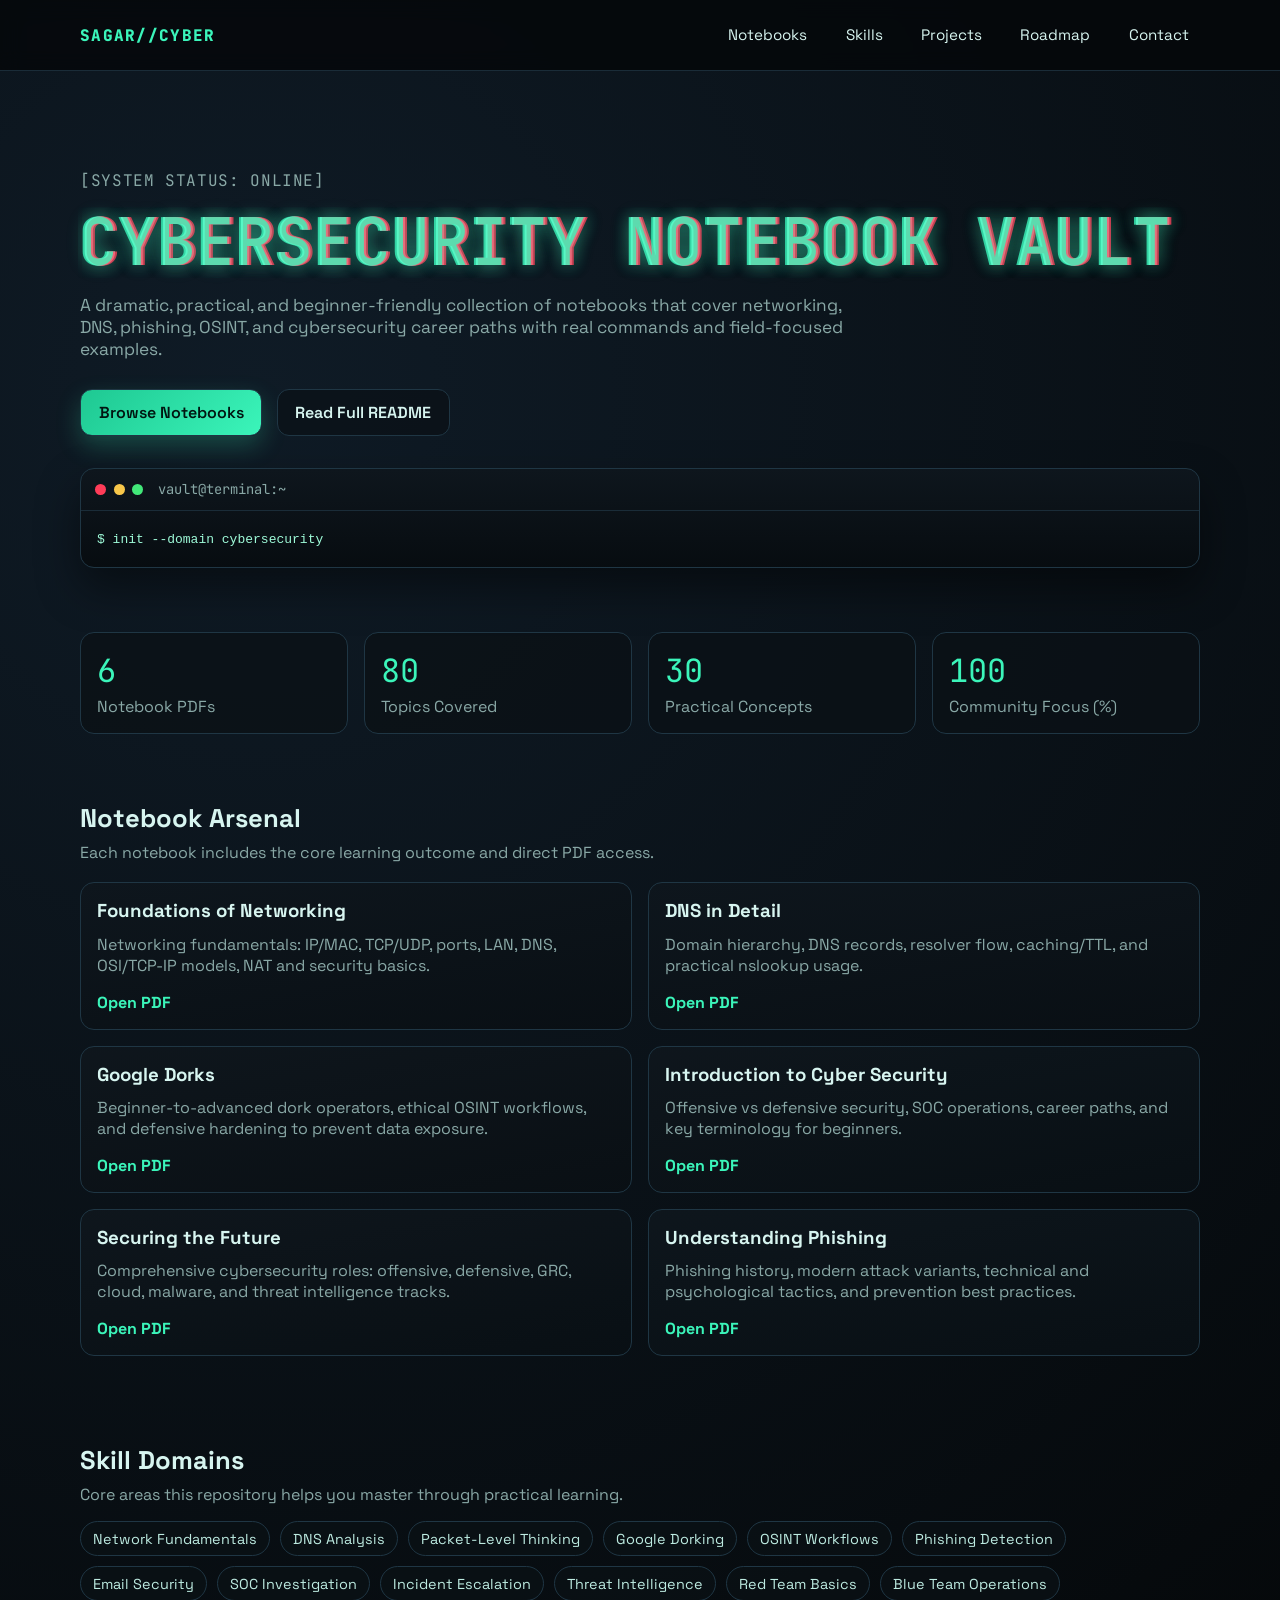
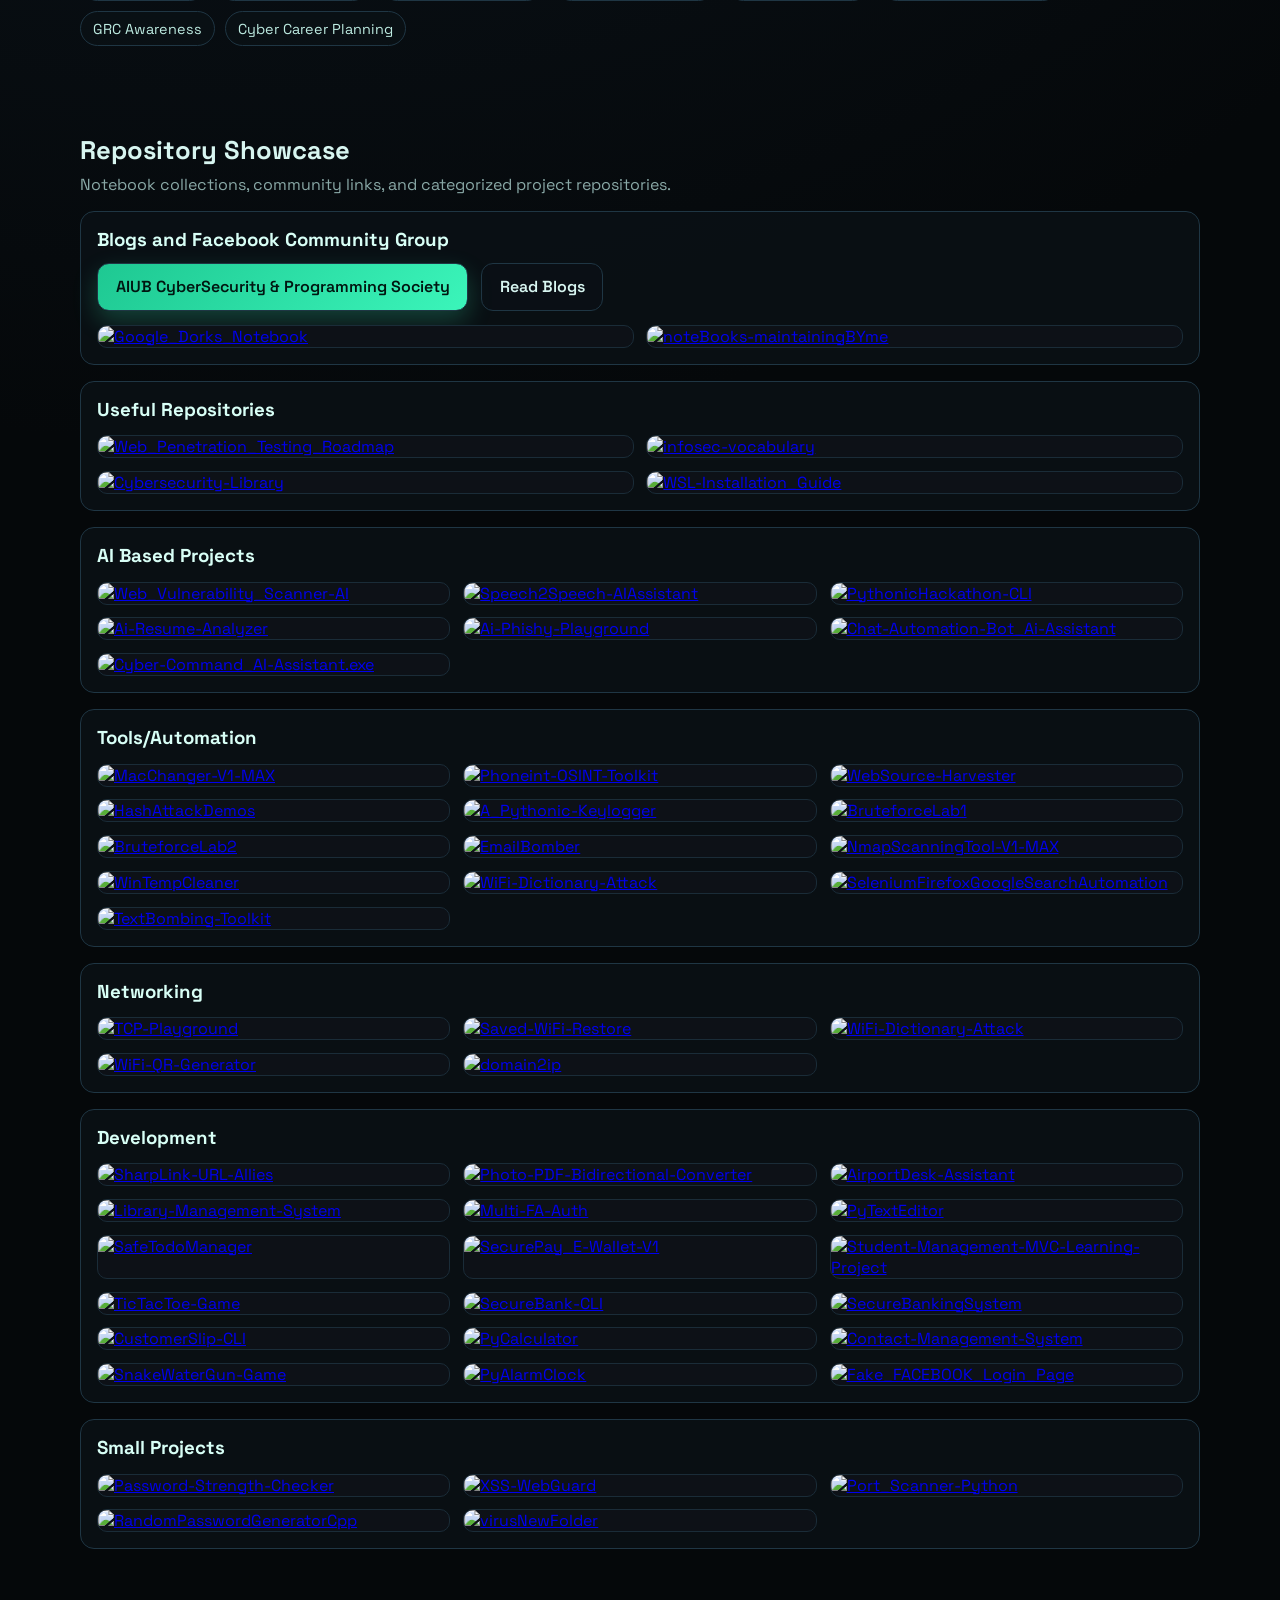
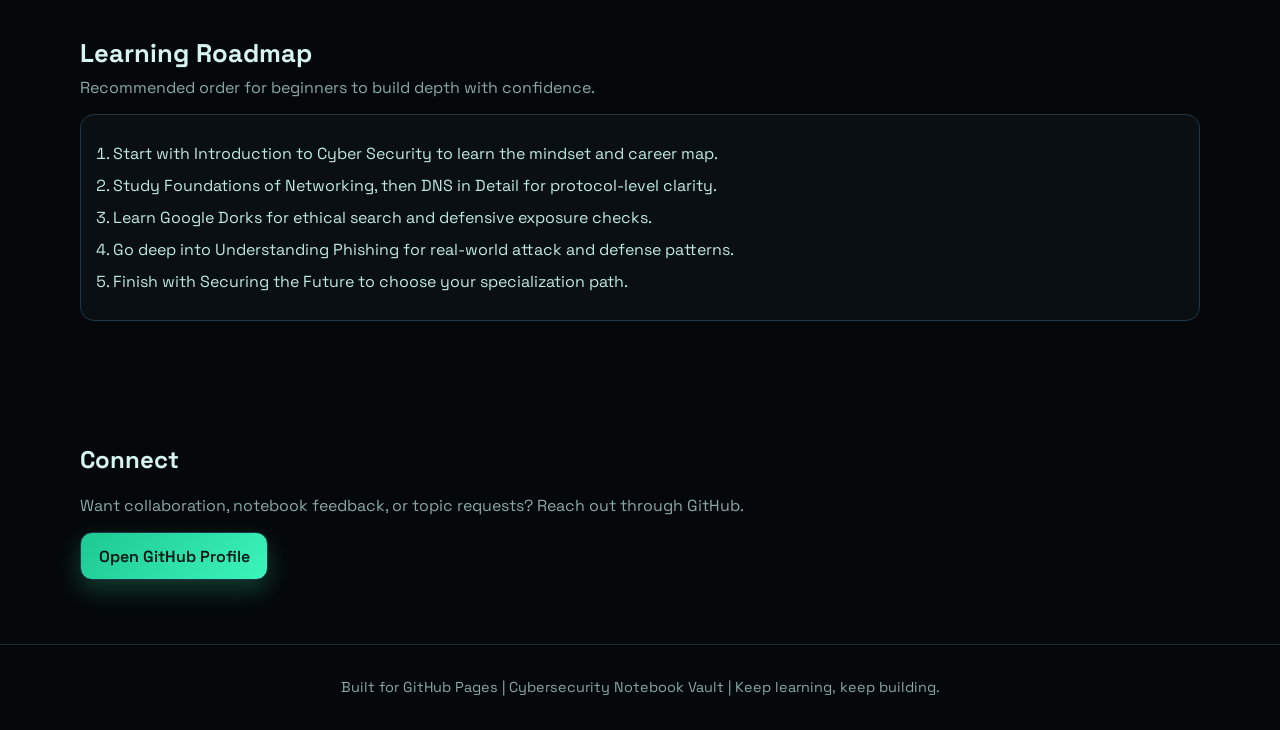
==== index.html @ 492ed252 "feat: Add main website structure with interactive terminal showcase and metrics - Implemented main.j" ====
<!DOCTYPE html>
<html lang="en">

<head>
    <meta charset="UTF-8">
    <meta name="viewport" content="width=device-width, initial-scale=1.0">
    <meta name="description"
        content="Cybersecurity notebooks and projects by Sagar Biswas: networking, DNS, phishing, Google dorks, blue-team and red-team learning paths.">
    <meta name="theme-color" content="#05080a">
    <title>Cybersecurity Notebook Vault | Sagar Biswas</title>
    <link rel="preconnect" href="https://fonts.googleapis.com">
    <link rel="preconnect" href="https://fonts.gstatic.com" crossorigin>
    <link
        href="https://fonts.googleapis.com/css2?family=JetBrains+Mono:wght@400;600;800&family=Space+Grotesk:wght@400;600;700&display=swap"
        rel="stylesheet">
    <link rel="stylesheet" href="assets/css/style.css">
</head>

<body>
    <div class="scanline"></div>
    <div class="noise"></div>

    <header class="site-header">
        <nav class="nav container">
            <a class="brand" href="#top">SAGAR//CYBER</a>
            <button id="menuBtn" class="menu-btn" aria-label="Toggle navigation">Menu</button>
            <ul id="navList" class="nav-list">
                <li><a href="#notebooks">Notebooks</a></li>
                <li><a href="#skills">Skills</a></li>
                <li><a href="#projects">Projects</a></li>
                <li><a href="#roadmap">Roadmap</a></li>
                <li><a href="#contact">Contact</a></li>
            </ul>
        </nav>
    </header>

    <main id="top">
        <section class="hero container">
            <p class="status">[SYSTEM STATUS: ONLINE]</p>
            <h1 class="glitch" data-text="CYBERSECURITY NOTEBOOK VAULT">CYBERSECURITY NOTEBOOK VAULT</h1>
            <p class="lead">A dramatic, practical, and beginner-friendly collection of notebooks that cover networking,
                DNS, phishing, OSINT, and cybersecurity career paths with real commands and field-focused examples.</p>
            <div class="hero-actions">
                <a class="btn btn-primary" href="#notebooks">Browse Notebooks</a>
                <a class="btn btn-ghost" href="README.md">Read Full README</a>
            </div>
            <div class="terminal" aria-label="terminal showcase">
                <div class="terminal-head">
                    <span class="dot red"></span>
                    <span class="dot amber"></span>
                    <span class="dot green"></span>
                    <span class="term-title">vault@terminal:~</span>
                </div>
                <pre><code id="typedLine">$ boot --profile cybersecurity</code></pre>
            </div>
        </section>

        <section class="metrics container">
            <article class="metric-card">
                <p class="metric-value" data-count="6">0</p>
                <p class="metric-label">Notebook PDFs</p>
            </article>
            <article class="metric-card">
                <p class="metric-value" data-count="80">0</p>
                <p class="metric-label">Topics Covered</p>
            </article>
            <article class="metric-card">
                <p class="metric-value" data-count="30">0</p>
                <p class="metric-label">Practical Concepts</p>
            </article>
            <article class="metric-card">
                <p class="metric-value" data-count="100">0</p>
                <p class="metric-label">Community Focus (%)</p>
            </article>
        </section>

        <section id="notebooks" class="container section">
            <div class="section-head">
                <h2>Notebook Arsenal</h2>
                <p>Each notebook includes the core learning outcome and direct PDF access.</p>
            </div>
            <div class="card-grid">
                <article class="vault-card">
                    <h3>Foundations of Networking</h3>
                    <p>Networking fundamentals: IP/MAC, TCP/UDP, ports, LAN, DNS, OSI/TCP-IP models, NAT and security
                        basics.</p>
                    <a href="Foundations of Networking.pdf">Open PDF</a>
                </article>
                <article class="vault-card">
                    <h3>DNS in Detail</h3>
                    <p>Domain hierarchy, DNS records, resolver flow, caching/TTL, and practical nslookup usage.</p>
                    <a href="DNS_in_Detail.pdf">Open PDF</a>
                </article>
                <article class="vault-card">
                    <h3>Google Dorks</h3>
                    <p>Beginner-to-advanced dork operators, ethical OSINT workflows, and defensive hardening to prevent
                        data exposure.</p>
                    <a href="Google Dorks.pdf">Open PDF</a>
                </article>
                <article class="vault-card">
                    <h3>Introduction to Cyber Security</h3>
                    <p>Offensive vs defensive security, SOC operations, career paths, and key terminology for beginners.
                    </p>
                    <a href="Short_Introduction_to_Cyber Security.pdf">Open PDF</a>
                </article>
                <article class="vault-card">
                    <h3>Securing the Future</h3>
                    <p>Comprehensive cybersecurity roles: offensive, defensive, GRC, cloud, malware, and threat
                        intelligence tracks.</p>
                    <a href="Cybersecurity-CareerPaths.pdf">Open PDF</a>
                </article>
                <article class="vault-card">
                    <h3>Understanding Phishing</h3>
                    <p>Phishing history, modern attack variants, technical and psychological tactics, and prevention
                        best practices.</p>
                    <a href="Understanding Phishing How Attacks Are Crafted and Caught.pdf">Open PDF</a>
                </article>
            </div>
        </section>

        <section id="skills" class="container section">
            <div class="section-head">
                <h2>Skill Domains</h2>
                <p>Core areas this repository helps you master through practical learning.</p>
            </div>
            <div class="pill-grid">
                <span>Network Fundamentals</span>
                <span>DNS Analysis</span>
                <span>Packet-Level Thinking</span>
                <span>Google Dorking</span>
                <span>OSINT Workflows</span>
                <span>Phishing Detection</span>
                <span>Email Security</span>
                <span>SOC Investigation</span>
                <span>Incident Escalation</span>
                <span>Threat Intelligence</span>
                <span>Red Team Basics</span>
                <span>Blue Team Operations</span>
                <span>GRC Awareness</span>
                <span>Cyber Career Planning</span>
            </div>
        </section>

        <section id="projects" class="container section">
            <div class="section-head">
                <h2>Repository Showcase</h2>
                <p>Notebook collections, community links, and categorized project repositories.</p>
            </div>
            <div class="repo-group">
                <h3>Blogs and Facebook Community Group</h3>
                <div class="project-actions">
                    <a class="btn btn-primary"
                        href="https://www.facebook.com/groups/aiubcybersecurityandprogrammingsociety">AIUB CyberSecurity
                        & Programming Society</a>
                    <a class="btn btn-ghost" href="https://sagarbiswas-multihat.github.io/blogs/">Read Blogs</a>
                </div>
                <div class="repo-grid repo-grid-wide">
                    <a href="https://github.com/SagarBiswas-MultiHAT/Google_Dorks_Notebook"><img
                            src="https://denvercoder1-github-readme-stats.vercel.app/api/pin/?username=SagarBiswas-MultiHAT&repo=Google_Dorks_Notebook&theme=github_dark&border_color=02D892&bg_color=0D1117&title_color=58A6FF&icon_color=1F6FEB&show_icons=false"
                            alt="Google_Dorks_Notebook"></a>
                    <a href="https://github.com/SagarBiswas-MultiHAT/noteBooks-maintainingBYme"><img
                            src="https://denvercoder1-github-readme-stats.vercel.app/api/pin/?username=SagarBiswas-MultiHAT&repo=noteBooks-maintainingBYme&theme=github_dark&border_color=02D892&bg_color=0D1117&title_color=58A6FF&icon_color=1F6FEB&show_icons=false"
                            alt="noteBooks-maintainingBYme"></a>
                </div>
            </div>
            <div class="repo-group">
                <h3>Useful Repositories</h3>
                <div class="repo-grid repo-grid-wide">
                    <a href="https://github.com/SagarBiswas-MultiHAT/Web_Penetration_Testing_Roadmap"><img
                            src="https://denvercoder1-github-readme-stats.vercel.app/api/pin/?username=SagarBiswas-MultiHAT&repo=Web_Penetration_Testing_Roadmap&theme=github_dark&border_color=02D892&bg_color=0D1117&title_color=58A6FF&icon_color=1F6FEB&show_icons=false"
                            alt="Web_Penetration_Testing_Roadmap"></a>
                    <a href="https://github.com/SagarBiswas-MultiHAT/infosec-vocabulary"><img
                            src="https://denvercoder1-github-readme-stats.vercel.app/api/pin/?username=SagarBiswas-MultiHAT&repo=infosec-vocabulary&theme=github_dark&border_color=02D892&bg_color=0D1117&title_color=58A6FF&icon_color=1F6FEB&show_icons=false"
                            alt="infosec-vocabulary"></a>
                    <a href="https://github.com/SagarBiswas-MultiHAT/Cybersecurity-Library"><img
                            src="https://denvercoder1-github-readme-stats.vercel.app/api/pin/?username=SagarBiswas-MultiHAT&repo=Cybersecurity-Library&theme=github_dark&border_color=02D892&bg_color=0D1117&title_color=58A6FF&icon_color=1F6FEB&show_icons=false"
                            alt="Cybersecurity-Library"></a>
                    <a href="https://github.com/SagarBiswas-MultiHAT/WSL-Installation_Guide/"><img
                            src="https://denvercoder1-github-readme-stats.vercel.app/api/pin/?username=SagarBiswas-MultiHAT&repo=WSL-Installation_Guide&theme=github_dark&border_color=02D892&bg_color=0D1117&title_color=58A6FF&icon_color=1F6FEB&show_icons=false"
                            alt="WSL-Installation_Guide"></a>
                </div>
            </div>

            <div class="repo-group">
                <h3>AI Based Projects</h3>
                <div class="repo-grid">
                    <a href="https://github.com/SagarBiswas-MultiHAT/Web_Vulnerability_Scanner-AI"><img
                            src="https://denvercoder1-github-readme-stats.vercel.app/api/pin/?username=SagarBiswas-MultiHAT&repo=Web_Vulnerability_Scanner-AI&theme=github_dark&border_color=02D892&bg_color=0D1117&title_color=58A6FF&icon_color=1F6FEB&show_icons=false"
                            alt="Web_Vulnerability_Scanner-AI"></a>
                    <a href="https://github.com/SagarBiswas-MultiHAT/Speech2Speech-AIAssistant"><img
                            src="https://denvercoder1-github-readme-stats.vercel.app/api/pin/?username=SagarBiswas-MultiHAT&repo=Speech2Speech-AIAssistant&theme=github_dark&border_color=02D892&bg_color=0D1117&title_color=58A6FF&icon_color=1F6FEB&show_icons=false"
                            alt="Speech2Speech-AIAssistant"></a>
                    <a href="https://github.com/SagarBiswas-MultiHAT/PythonicHackathon-CLI"><img
                            src="https://denvercoder1-github-readme-stats.vercel.app/api/pin/?username=SagarBiswas-MultiHAT&repo=PythonicHackathon-CLI&theme=github_dark&border_color=02D892&bg_color=0D1117&title_color=58A6FF&icon_color=1F6FEB&show_icons=false"
                            alt="PythonicHackathon-CLI"></a>
                    <a href="https://github.com/SagarBiswas-MultiHAT/Ai-Resume-Analyzer"><img
                            src="https://denvercoder1-github-readme-stats.vercel.app/api/pin/?username=SagarBiswas-MultiHAT&repo=Ai-Resume-Analyzer&theme=github_dark&border_color=02D892&bg_color=0D1117&title_color=58A6FF&icon_color=1F6FEB&show_icons=false"
                            alt="Ai-Resume-Analyzer"></a>
                    <a href="https://github.com/SagarBiswas-MultiHAT/Ai-Phishy-Playground"><img
                            src="https://denvercoder1-github-readme-stats.vercel.app/api/pin/?username=SagarBiswas-MultiHAT&repo=Ai-Phishy-Playground&theme=github_dark&border_color=02D892&bg_color=0D1117&title_color=58A6FF&icon_color=1F6FEB&show_icons=false"
                            alt="Ai-Phishy-Playground"></a>
                    <a href="https://github.com/SagarBiswas-MultiHAT/Chat-Automation-Bot_Ai-Assistant"><img
                            src="https://denvercoder1-github-readme-stats.vercel.app/api/pin/?username=SagarBiswas-MultiHAT&repo=Chat-Automation-Bot_Ai-Assistant&theme=github_dark&border_color=02D892&bg_color=0D1117&title_color=58A6FF&icon_color=1F6FEB&show_icons=false"
                            alt="Chat-Automation-Bot_Ai-Assistant"></a>
                    <a href="https://github.com/SagarBiswas-MultiHAT/Cyber-Command_AI-Assistant.exe"><img
                            src="https://denvercoder1-github-readme-stats.vercel.app/api/pin/?username=SagarBiswas-MultiHAT&repo=Cyber-Command_AI-Assistant.exe&theme=github_dark&border_color=02D892&bg_color=0D1117&title_color=58A6FF&icon_color=1F6FEB&show_icons=false"
                            alt="Cyber-Command_AI-Assistant.exe"></a>
                </div>
            </div>

            <div class="repo-group">
                <h3>Tools/Automation</h3>
                <div class="repo-grid">
                    <a href="https://github.com/SagarBiswas-MultiHAT/MacChanger-V1-MAX"><img
                            src="https://denvercoder1-github-readme-stats.vercel.app/api/pin/?username=SagarBiswas-MultiHAT&repo=MacChanger-V1-MAX&theme=github_dark&border_color=02D892&bg_color=0D1117&title_color=58A6FF&icon_color=1F6FEB&show_icons=false"
                            alt="MacChanger-V1-MAX"></a>
                    <a href="https://github.com/SagarBiswas-MultiHAT/Phoneint-OSINT-Toolkit"><img
                            src="https://denvercoder1-github-readme-stats.vercel.app/api/pin/?username=SagarBiswas-MultiHAT&repo=Phoneint-OSINT-Toolkit&theme=github_dark&border_color=02D892&bg_color=0D1117&title_color=58A6FF&icon_color=1F6FEB&show_icons=false"
                            alt="Phoneint-OSINT-Toolkit"></a>
                    <a href="https://github.com/SagarBiswas-MultiHAT/WebSource-Harvester"><img
                            src="https://denvercoder1-github-readme-stats.vercel.app/api/pin/?username=SagarBiswas-MultiHAT&repo=WebSource-Harvester&theme=github_dark&border_color=02D892&bg_color=0D1117&title_color=58A6FF&icon_color=1F6FEB&show_icons=false"
                            alt="WebSource-Harvester"></a>
                    <a href="https://github.com/SagarBiswas-MultiHAT/HashAttackDemos"><img
                            src="https://denvercoder1-github-readme-stats.vercel.app/api/pin/?username=SagarBiswas-MultiHAT&repo=HashAttackDemos&theme=github_dark&border_color=02D892&bg_color=0D1117&title_color=58A6FF&icon_color=1F6FEB&show_icons=false"
                            alt="HashAttackDemos"></a>
                    <a href="https://github.com/SagarBiswas-MultiHAT/A_Pythonic-Keylogger"><img
                            src="https://denvercoder1-github-readme-stats.vercel.app/api/pin/?username=SagarBiswas-MultiHAT&repo=A_Pythonic-Keylogger&theme=github_dark&border_color=02D892&bg_color=0D1117&title_color=58A6FF&icon_color=1F6FEB&show_icons=false"
                            alt="A_Pythonic-Keylogger"></a>
                    <a href="https://github.com/SagarBiswas-MultiHAT/BruteforceLab1"><img
                            src="https://denvercoder1-github-readme-stats.vercel.app/api/pin/?username=SagarBiswas-MultiHAT&repo=BruteforceLab1&theme=github_dark&border_color=02D892&bg_color=0D1117&title_color=58A6FF&icon_color=1F6FEB&show_icons=false"
                            alt="BruteforceLab1"></a>
                    <a href="https://github.com/SagarBiswas-MultiHAT/BruteforceLab2"><img
                            src="https://denvercoder1-github-readme-stats.vercel.app/api/pin/?username=SagarBiswas-MultiHAT&repo=BruteforceLab2&theme=github_dark&border_color=02D892&bg_color=0D1117&title_color=58A6FF&icon_color=1F6FEB&show_icons=false"
                            alt="BruteforceLab2"></a>
                    <a href="https://github.com/SagarBiswas-MultiHAT/EmailBomber"><img
                            src="https://denvercoder1-github-readme-stats.vercel.app/api/pin/?username=SagarBiswas-MultiHAT&repo=EmailBomber&theme=github_dark&border_color=02D892&bg_color=0D1117&title_color=58A6FF&icon_color=1F6FEB&show_icons=false"
                            alt="EmailBomber"></a>
                    <a href="https://github.com/SagarBiswas-MultiHAT/NmapScanningTool-V1-MAX"><img
                            src="https://denvercoder1-github-readme-stats.vercel.app/api/pin/?username=SagarBiswas-MultiHAT&repo=NmapScanningTool-V1-MAX&theme=github_dark&border_color=02D892&bg_color=0D1117&title_color=58A6FF&icon_color=1F6FEB&show_icons=false"
                            alt="NmapScanningTool-V1-MAX"></a>
                    <a href="https://github.com/SagarBiswas-MultiHAT/WinTempCleaner"><img
                            src="https://denvercoder1-github-readme-stats.vercel.app/api/pin/?username=SagarBiswas-MultiHAT&repo=WinTempCleaner&theme=github_dark&border_color=02D892&bg_color=0D1117&title_color=58A6FF&icon_color=1F6FEB&show_icons=false"
                            alt="WinTempCleaner"></a>
                    <a href="https://github.com/SagarBiswas-MultiHAT/WiFi-Dictionary-Attack"><img
                            src="https://denvercoder1-github-readme-stats.vercel.app/api/pin/?username=SagarBiswas-MultiHAT&repo=WiFi-Dictionary-Attack&theme=github_dark&border_color=02D892&bg_color=0D1117&title_color=58A6FF&icon_color=1F6FEB&show_icons=false"
                            alt="WiFi-Dictionary-Attack"></a>
                    <a href="https://github.com/SagarBiswas-MultiHAT/SeleniumFirefoxGoogleSearchAutomation"><img
                            src="https://denvercoder1-github-readme-stats.vercel.app/api/pin/?username=SagarBiswas-MultiHAT&repo=SeleniumFirefoxGoogleSearchAutomation&theme=github_dark&border_color=02D892&bg_color=0D1117&title_color=58A6FF&icon_color=1F6FEB&show_icons=false"
                            alt="SeleniumFirefoxGoogleSearchAutomation"></a>
                    <a href="https://github.com/SagarBiswas-MultiHAT/TextBombing-Toolkit"><img
                            src="https://denvercoder1-github-readme-stats.vercel.app/api/pin/?username=SagarBiswas-MultiHAT&repo=TextBombing-Toolkit&theme=github_dark&border_color=02D892&bg_color=0D1117&title_color=58A6FF&icon_color=1F6FEB&show_icons=false"
                            alt="TextBombing-Toolkit"></a>
                </div>
            </div>

            <div class="repo-group">
                <h3>Networking</h3>
                <div class="repo-grid">
                    <a href="https://github.com/SagarBiswas-MultiHAT/TCP-Playground"><img
                            src="https://denvercoder1-github-readme-stats.vercel.app/api/pin/?username=SagarBiswas-MultiHAT&repo=TCP-Playground&theme=github_dark&border_color=02D892&bg_color=0D1117&title_color=58A6FF&icon_color=1F6FEB&show_icons=false"
                            alt="TCP-Playground"></a>
                    <a href="https://github.com/SagarBiswas-MultiHAT/Saved-WiFi-Restore"><img
                            src="https://denvercoder1-github-readme-stats.vercel.app/api/pin/?username=SagarBiswas-MultiHAT&repo=Saved-WiFi-Restore&theme=github_dark&border_color=02D892&bg_color=0D1117&title_color=58A6FF&icon_color=1F6FEB&show_icons=false"
                            alt="Saved-WiFi-Restore"></a>
                    <a href="https://github.com/SagarBiswas-MultiHAT/WiFi-Dictionary-Attack"><img
                            src="https://denvercoder1-github-readme-stats.vercel.app/api/pin/?username=SagarBiswas-MultiHAT&repo=WiFi-Dictionary-Attack&theme=github_dark&border_color=02D892&bg_color=0D1117&title_color=58A6FF&icon_color=1F6FEB&show_icons=false"
                            alt="WiFi-Dictionary-Attack"></a>
                    <a href="https://github.com/SagarBiswas-MultiHAT/WiFi-QR-Generator"><img
                            src="https://denvercoder1-github-readme-stats.vercel.app/api/pin/?username=SagarBiswas-MultiHAT&repo=WiFi-QR-Generator&theme=github_dark&border_color=02D892&bg_color=0D1117&title_color=58A6FF&icon_color=1F6FEB&show_icons=false"
                            alt="WiFi-QR-Generator"></a>
                    <a href="https://github.com/SagarBiswas-MultiHAT/domain2ip"><img
                            src="https://denvercoder1-github-readme-stats.vercel.app/api/pin/?username=SagarBiswas-MultiHAT&repo=domain2ip&theme=github_dark&border_color=02D892&bg_color=0D1117&title_color=58A6FF&icon_color=1F6FEB&show_icons=false"
                            alt="domain2ip"></a>
                </div>
            </div>

            <div class="repo-group">
                <h3>Development</h3>
                <div class="repo-grid">
                    <a href="https://github.com/SagarBiswas-MultiHAT/SharpLink-URL-Allies/"><img
                            src="https://denvercoder1-github-readme-stats.vercel.app/api/pin/?username=SagarBiswas-MultiHAT&repo=SharpLink-URL-Allies&theme=github_dark&border_color=02D892&bg_color=0D1117&title_color=58A6FF&icon_color=1F6FEB&show_icons=false"
                            alt="SharpLink-URL-Allies"></a>
                    <a href="https://github.com/SagarBiswas-MultiHAT/Photo-PDF-Bidirectional-Converter/"><img
                            src="https://denvercoder1-github-readme-stats.vercel.app/api/pin/?username=SagarBiswas-MultiHAT&repo=Photo-PDF-Bidirectional-Converter&theme=github_dark&border_color=02D892&bg_color=0D1117&title_color=58A6FF&icon_color=1F6FEB&show_icons=false"
                            alt="Photo-PDF-Bidirectional-Converter"></a>
                    <a href="https://github.com/SagarBiswas-MultiHAT/AirportDesk-Assistant/"><img
                            src="https://denvercoder1-github-readme-stats.vercel.app/api/pin/?username=SagarBiswas-MultiHAT&repo=AirportDesk-Assistant&theme=github_dark&border_color=02D892&bg_color=0D1117&title_color=58A6FF&icon_color=1F6FEB&show_icons=false"
                            alt="AirportDesk-Assistant"></a>
                    <a href="https://github.com/SagarBiswas-MultiHAT/Library-Management-System"><img
                            src="https://denvercoder1-github-readme-stats.vercel.app/api/pin/?username=SagarBiswas-MultiHAT&repo=Library-Management-System&theme=github_dark&border_color=02D892&bg_color=0D1117&title_color=58A6FF&icon_color=1F6FEB&show_icons=false"
                            alt="Library-Management-System"></a>
                    <a href="https://github.com/SagarBiswas-MultiHAT/Multi-FA-Auth/"><img
                            src="https://denvercoder1-github-readme-stats.vercel.app/api/pin/?username=SagarBiswas-MultiHAT&repo=Multi-FA-Auth&theme=github_dark&border_color=02D892&bg_color=0D1117&title_color=58A6FF&icon_color=1F6FEB&show_icons=false"
                            alt="Multi-FA-Auth"></a>
                    <a href="https://github.com/SagarBiswas-MultiHAT/PyTextEditor/"><img
                            src="https://denvercoder1-github-readme-stats.vercel.app/api/pin/?username=SagarBiswas-MultiHAT&repo=PyTextEditor&theme=github_dark&border_color=02D892&bg_color=0D1117&title_color=58A6FF&icon_color=1F6FEB&show_icons=false"
                            alt="PyTextEditor"></a>
                    <a href="https://github.com/SagarBiswas-MultiHAT/SafeTodoManager"><img
                            src="https://denvercoder1-github-readme-stats.vercel.app/api/pin/?username=SagarBiswas-MultiHAT&repo=SafeTodoManager&theme=github_dark&border_color=02D892&bg_color=0D1117&title_color=58A6FF&icon_color=1F6FEB&show_icons=false"
                            alt="SafeTodoManager"></a>
                    <a href="https://github.com/SagarBiswas-MultiHAT/SecurePay_E-Wallet-V1"><img
                            src="https://denvercoder1-github-readme-stats.vercel.app/api/pin/?username=SagarBiswas-MultiHAT&repo=SecurePay_E-Wallet-V1&theme=github_dark&border_color=02D892&bg_color=0D1117&title_color=58A6FF&icon_color=1F6FEB&show_icons=false"
                            alt="SecurePay_E-Wallet-V1"></a>
                    <a href="https://github.com/SagarBiswas-MultiHAT/Student-Management-MVC-Learning-Project"><img
                            src="https://denvercoder1-github-readme-stats.vercel.app/api/pin/?username=SagarBiswas-MultiHAT&repo=Student-Management-MVC-Learning-Project&theme=github_dark&border_color=02D892&bg_color=0D1117&title_color=58A6FF&icon_color=1F6FEB&show_icons=false"
                            alt="Student-Management-MVC-Learning-Project"></a>
                    <a href="https://github.com/SagarBiswas-MultiHAT/TicTacToe-Game"><img
                            src="https://denvercoder1-github-readme-stats.vercel.app/api/pin/?username=SagarBiswas-MultiHAT&repo=TicTacToe-Game&theme=github_dark&border_color=02D892&bg_color=0D1117&title_color=58A6FF&icon_color=1F6FEB&show_icons=false"
                            alt="TicTacToe-Game"></a>
                    <a href="https://github.com/SagarBiswas-MultiHAT/SecureBank-CLI"><img
                            src="https://denvercoder1-github-readme-stats.vercel.app/api/pin/?username=SagarBiswas-MultiHAT&repo=SecureBank-CLI&theme=github_dark&border_color=02D892&bg_color=0D1117&title_color=58A6FF&icon_color=1F6FEB&show_icons=false"
                            alt="SecureBank-CLI"></a>
                    <a href="https://github.com/SagarBiswas-MultiHAT/SecureBankingSystem"><img
                            src="https://denvercoder1-github-readme-stats.vercel.app/api/pin/?username=SagarBiswas-MultiHAT&repo=SecureBankingSystem&theme=github_dark&border_color=02D892&bg_color=0D1117&title_color=58A6FF&icon_color=1F6FEB&show_icons=false"
                            alt="SecureBankingSystem"></a>
                    <a href="https://github.com/SagarBiswas-MultiHAT/CustomerSlip-CLI"><img
                            src="https://denvercoder1-github-readme-stats.vercel.app/api/pin/?username=SagarBiswas-MultiHAT&repo=CustomerSlip-CLI&theme=github_dark&border_color=02D892&bg_color=0D1117&title_color=58A6FF&icon_color=1F6FEB&show_icons=false"
                            alt="CustomerSlip-CLI"></a>
                    <a href="https://github.com/SagarBiswas-MultiHAT/PyCalculator"><img
                            src="https://denvercoder1-github-readme-stats.vercel.app/api/pin/?username=SagarBiswas-MultiHAT&repo=PyCalculator&theme=github_dark&border_color=02D892&bg_color=0D1117&title_color=58A6FF&icon_color=1F6FEB&show_icons=false"
                            alt="PyCalculator"></a>
                    <a href="https://github.com/SagarBiswas-MultiHAT/Contact-Management-System"><img
                            src="https://denvercoder1-github-readme-stats.vercel.app/api/pin/?username=SagarBiswas-MultiHAT&repo=Contact-Management-System&theme=github_dark&border_color=02D892&bg_color=0D1117&title_color=58A6FF&icon_color=1F6FEB&show_icons=false"
                            alt="Contact-Management-System"></a>
                    <a href="https://github.com/SagarBiswas-MultiHAT/SnakeWaterGun-Game"><img
                            src="https://denvercoder1-github-readme-stats.vercel.app/api/pin/?username=SagarBiswas-MultiHAT&repo=SnakeWaterGun-Game&theme=github_dark&border_color=02D892&bg_color=0D1117&title_color=58A6FF&icon_color=1F6FEB&show_icons=false"
                            alt="SnakeWaterGun-Game"></a>
                    <a href="https://github.com/SagarBiswas-MultiHAT/PyAlarmClock"><img
                            src="https://denvercoder1-github-readme-stats.vercel.app/api/pin/?username=SagarBiswas-MultiHAT&repo=PyAlarmClock&theme=github_dark&border_color=02D892&bg_color=0D1117&title_color=58A6FF&icon_color=1F6FEB&show_icons=false"
                            alt="PyAlarmClock"></a>
                    <a href="https://github.com/SagarBiswas-MultiHAT/Fake_FACEBOOK_Login_Page"><img
                            src="https://denvercoder1-github-readme-stats.vercel.app/api/pin/?username=SagarBiswas-MultiHAT&repo=Fake_FACEBOOK_Login_Page&theme=github_dark&border_color=02D892&bg_color=0D1117&title_color=58A6FF&icon_color=1F6FEB&show_icons=false"
                            alt="Fake_FACEBOOK_Login_Page"></a>
                </div>
            </div>

            <div class="repo-group">
                <h3>Small Projects</h3>
                <div class="repo-grid">
                    <a href="https://github.com/SagarBiswas-MultiHAT/Password-Strength-Checker"><img
                            src="https://denvercoder1-github-readme-stats.vercel.app/api/pin/?username=SagarBiswas-MultiHAT&repo=Password-Strength-Checker&theme=github_dark&border_color=02D892&bg_color=0D1117&title_color=58A6FF&icon_color=1F6FEB&show_icons=false"
                            alt="Password-Strength-Checker"></a>
                    <a href="https://github.com/SagarBiswas-MultiHAT/XSS-WebGuard"><img
                            src="https://denvercoder1-github-readme-stats.vercel.app/api/pin/?username=SagarBiswas-MultiHAT&repo=XSS-WebGuard&theme=github_dark&border_color=02D892&bg_color=0D1117&title_color=58A6FF&icon_color=1F6FEB&show_icons=false"
                            alt="XSS-WebGuard"></a>
                    <a href="https://github.com/SagarBiswas-MultiHAT/Port_Scanner-Python"><img
                            src="https://denvercoder1-github-readme-stats.vercel.app/api/pin/?username=SagarBiswas-MultiHAT&repo=Port_Scanner-Python&theme=github_dark&border_color=02D892&bg_color=0D1117&title_color=58A6FF&icon_color=1F6FEB&show_icons=false"
                            alt="Port_Scanner-Python"></a>
                    <a href="https://github.com/SagarBiswas-MultiHAT/RandomPasswordGeneratorCpp"><img
                            src="https://denvercoder1-github-readme-stats.vercel.app/api/pin/?username=SagarBiswas-MultiHAT&repo=RandomPasswordGeneratorCpp&theme=github_dark&border_color=02D892&bg_color=0D1117&title_color=58A6FF&icon_color=1F6FEB&show_icons=false"
                            alt="RandomPasswordGeneratorCpp"></a>
                    <a href="https://github.com/SagarBiswas-MultiHAT/virusNewFolder"><img
                            src="https://denvercoder1-github-readme-stats.vercel.app/api/pin/?username=SagarBiswas-MultiHAT&repo=virusNewFolder&theme=github_dark&border_color=02D892&bg_color=0D1117&title_color=58A6FF&icon_color=1F6FEB&show_icons=false"
                            alt="virusNewFolder"></a>
                </div>
            </div>
        </section>

        <section id="roadmap" class="container section">
            <div class="section-head">
                <h2>Learning Roadmap</h2>
                <p>Recommended order for beginners to build depth with confidence.</p>
            </div>
            <ol class="roadmap">
                <li>Start with Introduction to Cyber Security to learn the mindset and career map.</li>
                <li>Study Foundations of Networking, then DNS in Detail for protocol-level clarity.</li>
                <li>Learn Google Dorks for ethical search and defensive exposure checks.</li>
                <li>Go deep into Understanding Phishing for real-world attack and defense patterns.</li>
                <li>Finish with Securing the Future to choose your specialization path.</li>
            </ol>
        </section>

        <section id="contact" class="container section section-contact">
            <h2>Connect</h2>
            <p>Want collaboration, notebook feedback, or topic requests? Reach out through GitHub.</p>
            <a class="btn btn-primary" href="https://github.com/SagarBiswas-MultiHAT">Open GitHub Profile</a>
        </section>
    </main>

    <footer class="site-footer">
        <p>Built for GitHub Pages | Cybersecurity Notebook Vault | Keep learning, keep building.</p>
    </footer>

    <script src="assets/js/main.js"></script>
</body>

</html>
---- assets/css/style.css ----
:root {
    --bg: #05080a;
    --bg-soft: #0a1116;
    --panel: #0e161d;
    --line: #1f3644;
    --line-soft: #1a2c38;
    --text: #d7f5f0;
    --muted: #89a8a6;
    --accent: #3bf5ba;
    --accent-soft: #1ec892;
    --danger: #ff3c58;
    --warning: #f8c74a;
    --ok: #42e879;
    --shadow: rgba(0, 0, 0, 0.45);
}

* {
    box-sizing: border-box;
}

html,
body {
    margin: 0;
    padding: 0;
    background: radial-gradient(circle at 20% 10%, #0f1b26 0%, var(--bg) 45%), var(--bg);
    color: var(--text);
    font-family: "Space Grotesk", sans-serif;
    min-height: 100%;
    scroll-behavior: smooth;
}

body {
    position: relative;
    overflow-x: hidden;
}

body::before {
    content: "";
    position: fixed;
    inset: 0;
    background-image:
        linear-gradient(rgba(59, 245, 186, 0.07) 1px, transparent 1px),
        linear-gradient(90deg, rgba(59, 245, 186, 0.07) 1px, transparent 1px);
    background-size: 42px 42px;
    pointer-events: none;
    z-index: -3;
}

.scanline {
    position: fixed;
    inset: 0;
    background: linear-gradient(to bottom, transparent 0%, rgba(59, 245, 186, 0.05) 50%, transparent 100%);
    background-size: 100% 3px;
    animation: scan 10s linear infinite;
    opacity: 0.22;
    pointer-events: none;
    z-index: -1;
}

.noise {
    position: fixed;
    inset: 0;
    background-image: radial-gradient(rgba(255, 255, 255, 0.08) 1px, transparent 1px);
    background-size: 3px 3px;
    mix-blend-mode: soft-light;
    opacity: 0.04;
    pointer-events: none;
    z-index: -2;
}

.container {
    width: min(1120px, 92vw);
    margin: 0 auto;
}

.site-header {
    position: sticky;
    top: 0;
    z-index: 100;
    backdrop-filter: blur(10px);
    background: rgba(5, 8, 10, 0.84);
    border-bottom: 1px solid var(--line-soft);
}

.nav {
    display: flex;
    align-items: center;
    justify-content: space-between;
    min-height: 70px;
}

.brand {
    color: var(--accent);
    text-decoration: none;
    font-weight: 800;
    letter-spacing: 0.08em;
    font-family: "JetBrains Mono", monospace;
}

.menu-btn {
    display: none;
    border: 1px solid var(--line);
    background: transparent;
    color: var(--text);
    border-radius: 10px;
    padding: 0.5rem 0.9rem;
}

.nav-list {
    list-style: none;
    display: flex;
    gap: 1rem;
    margin: 0;
    padding: 0;
}

.nav-list a {
    color: var(--text);
    text-decoration: none;
    font-size: 0.95rem;
    padding: 0.4rem 0.7rem;
    border-radius: 9px;
    transition: 180ms ease;
}

.nav-list a:hover {
    background: var(--panel);
    color: var(--accent);
}

.hero {
    padding: 6.2rem 0 3rem;
}

.status {
    font-family: "JetBrains Mono", monospace;
    color: var(--muted);
    margin: 0 0 1rem;
    letter-spacing: 0.04em;
}

.glitch {
    font-size: clamp(2rem, 5.5vw, 4.1rem);
    line-height: 1.08;
    margin: 0;
    font-family: "JetBrains Mono", monospace;
    position: relative;
    color: #e6fffa;
    text-shadow: 0 0 18px rgba(59, 245, 186, 0.25);
}

.glitch::before,
.glitch::after {
    content: attr(data-text);
    position: absolute;
    left: 0;
    width: 100%;
    overflow: hidden;
    clip-path: inset(0 0 0 0);
}

.glitch::before {
    color: rgba(255, 60, 88, 0.8);
    transform: translate(2px, 0);
    animation: glitchA 2.8s infinite ease-in-out;
}

.glitch::after {
    color: rgba(59, 245, 186, 0.8);
    transform: translate(-2px, 0);
    animation: glitchB 3.2s infinite ease-in-out;
}

.lead {
    max-width: 72ch;
    color: var(--muted);
    font-size: 1.08rem;
    margin-top: 1rem;
}

.hero-actions {
    display: flex;
    gap: 0.9rem;
    margin-top: 1.8rem;
    flex-wrap: wrap;
}

.btn {
    border: 1px solid var(--line);
    text-decoration: none;
    display: inline-flex;
    align-items: center;
    justify-content: center;
    padding: 0.76rem 1.1rem;
    border-radius: 12px;
    color: var(--text);
    font-weight: 600;
    transition: transform 160ms ease, box-shadow 160ms ease, background-color 160ms ease;
}

.btn:hover {
    transform: translateY(-2px);
}

.btn-primary {
    background: linear-gradient(135deg, var(--accent-soft), var(--accent));
    color: #011611;
    box-shadow: 0 10px 24px rgba(59, 245, 186, 0.22);
}

.btn-ghost {
    background: rgba(10, 17, 22, 0.7);
}

.terminal {
    margin-top: 2rem;
    border: 1px solid var(--line);
    background: linear-gradient(180deg, rgba(14, 22, 29, 0.98), rgba(7, 12, 16, 0.98));
    border-radius: 14px;
    overflow: hidden;
    box-shadow: 0 20px 44px var(--shadow);
}

.terminal-head {
    border-bottom: 1px solid var(--line-soft);
    padding: 0.7rem 0.9rem;
    display: flex;
    align-items: center;
    gap: 0.45rem;
    font-family: "JetBrains Mono", monospace;
}

.dot {
    width: 11px;
    height: 11px;
    border-radius: 50%;
    display: inline-block;
}

.red {
    background: var(--danger);
}

.amber {
    background: var(--warning);
}

.green {
    background: var(--ok);
}

.term-title {
    margin-left: 0.5rem;
    color: var(--muted);
    font-size: 0.86rem;
}

.terminal pre {
    margin: 0;
    padding: 1rem;
    font-family: "JetBrains Mono", monospace;
    color: #9efad8;
    min-height: 56px;
}

.metrics {
    display: grid;
    grid-template-columns: repeat(4, 1fr);
    gap: 1rem;
    margin-top: 1rem;
}

.metric-card {
    border: 1px solid var(--line);
    background: rgba(10, 17, 22, 0.8);
    border-radius: 14px;
    padding: 1rem;
}

.metric-value {
    font-size: 2rem;
    margin: 0;
    font-family: "JetBrains Mono", monospace;
    color: var(--accent);
}

.metric-label {
    margin: 0.25rem 0 0;
    color: var(--muted);
}

.section {
    padding: 4.3rem 0 1.2rem;
}

.section-head h2 {
    margin: 0;
    font-size: clamp(1.5rem, 2vw, 2rem);
}

.section-head p {
    margin-top: 0.5rem;
    color: var(--muted);
}

.card-grid {
    margin-top: 1.2rem;
    display: grid;
    grid-template-columns: repeat(2, 1fr);
    gap: 1rem;
}

.vault-card {
    border: 1px solid var(--line);
    background: linear-gradient(170deg, rgba(14, 22, 29, 0.95), rgba(9, 15, 20, 0.95));
    border-radius: 14px;
    padding: 1rem;
    transition: 200ms ease;
}

.vault-card:hover {
    transform: translateY(-3px);
    border-color: var(--accent-soft);
}

.vault-card h3 {
    margin: 0;
}

.vault-card p {
    color: var(--muted);
    margin: 0.7rem 0 1rem;
}

.vault-card a {
    text-decoration: none;
    color: var(--accent);
    font-weight: 700;
}

.pill-grid {
    margin-top: 1rem;
    display: flex;
    flex-wrap: wrap;
    gap: 0.6rem;
}

.pill-grid span {
    border: 1px solid var(--line);
    background: rgba(10, 17, 22, 0.72);
    padding: 0.48rem 0.76rem;
    border-radius: 999px;
    font-size: 0.9rem;
    color: #bdebe1;
}

.project-panel {
    border: 1px solid var(--line);
    background: rgba(10, 17, 22, 0.8);
    border-radius: 14px;
    padding: 1rem;
}

.project-panel p {
    color: var(--muted);
}

.repo-group {
    border: 1px solid var(--line);
    background: rgba(10, 17, 22, 0.8);
    border-radius: 14px;
    padding: 1rem;
    margin-top: 1rem;
}

.repo-group h3 {
    margin: 0 0 0.75rem;
    color: #d8fff6;
}

.repo-grid {
    display: grid;
    grid-template-columns: repeat(3, minmax(0, 1fr));
    gap: 0.8rem;
    margin-top: 0.9rem;
}

.repo-grid-wide {
    grid-template-columns: repeat(2, minmax(0, 1fr));
}

.repo-grid a {
    border: 1px solid var(--line-soft);
    border-radius: 10px;
    overflow: hidden;
    display: block;
    background: #0d1117;
    transition: transform 160ms ease, border-color 160ms ease;
}

.repo-grid a:hover {
    transform: translateY(-2px);
    border-color: var(--accent-soft);
}

.repo-grid img {
    width: 100%;
    display: block;
}

.project-actions {
    display: flex;
    flex-wrap: wrap;
    gap: 0.8rem;
}

.roadmap {
    margin-top: 0.9rem;
    border: 1px solid var(--line);
    border-radius: 14px;
    background: rgba(10, 17, 22, 0.8);
    padding: 1rem 1.2rem 1rem 2rem;
}

.roadmap li {
    margin: 0.7rem 0;
    color: #bee8e0;
}

.section-contact {
    padding-bottom: 4rem;
}

.section-contact p {
    color: var(--muted);
}

.site-footer {
    border-top: 1px solid var(--line-soft);
    text-align: center;
    color: var(--muted);
    padding: 1.2rem;
    font-size: 0.9rem;
}

@keyframes glitchA {

    0%,
    100% {
        clip-path: inset(0 0 0 0);
    }

    20% {
        clip-path: inset(10% 0 65% 0);
    }

    40% {
        clip-path: inset(40% 0 30% 0);
    }

    60% {
        clip-path: inset(22% 0 46% 0);
    }

    80% {
        clip-path: inset(62% 0 12% 0);
    }
}

@keyframes glitchB {

    0%,
    100% {
        clip-path: inset(0 0 0 0);
    }

    25% {
        clip-path: inset(61% 0 11% 0);
    }

    45% {
        clip-path: inset(20% 0 60% 0);
    }

    65% {
        clip-path: inset(47% 0 22% 0);
    }

    85% {
        clip-path: inset(11% 0 70% 0);
    }
}

@keyframes scan {
    0% {
        transform: translateY(-100%);
    }

    100% {
        transform: translateY(100%);
    }
}

@media (max-width: 960px) {
    .metrics {
        grid-template-columns: repeat(2, 1fr);
    }

    .card-grid {
        grid-template-columns: 1fr;
    }

    .repo-grid {
        grid-template-columns: repeat(2, minmax(0, 1fr));
    }

    .repo-grid-wide {
        grid-template-columns: 1fr;
    }
}

@media (max-width: 760px) {
    .menu-btn {
        display: inline-flex;
    }

    .nav-list {
        position: absolute;
        top: 70px;
        left: 0;
        right: 0;
        display: none;
        flex-direction: column;
        background: rgba(5, 8, 10, 0.98);
        border-bottom: 1px solid var(--line-soft);
        padding: 0.75rem;
    }

    .nav-list.open {
        display: flex;
    }

    .metrics {
        grid-template-columns: 1fr;
    }

    .repo-grid {
        grid-template-columns: 1fr;
    }
}
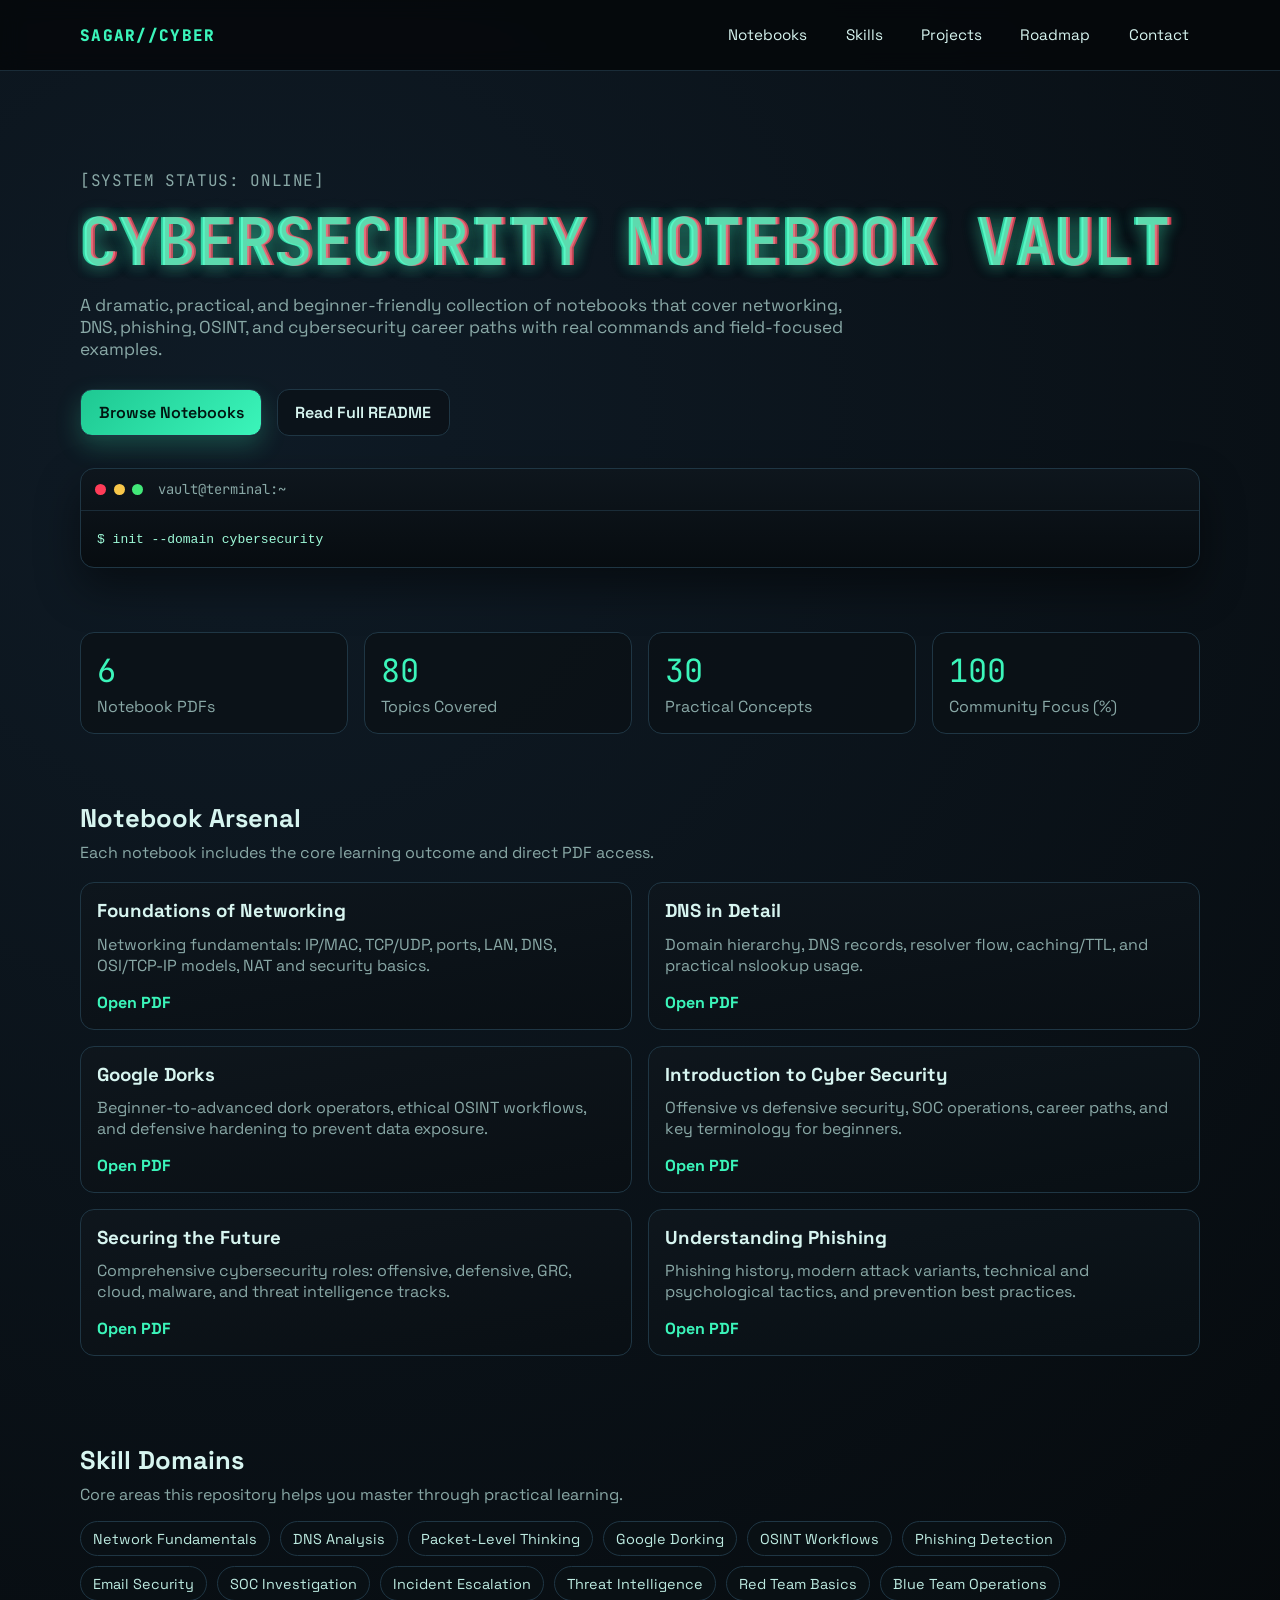
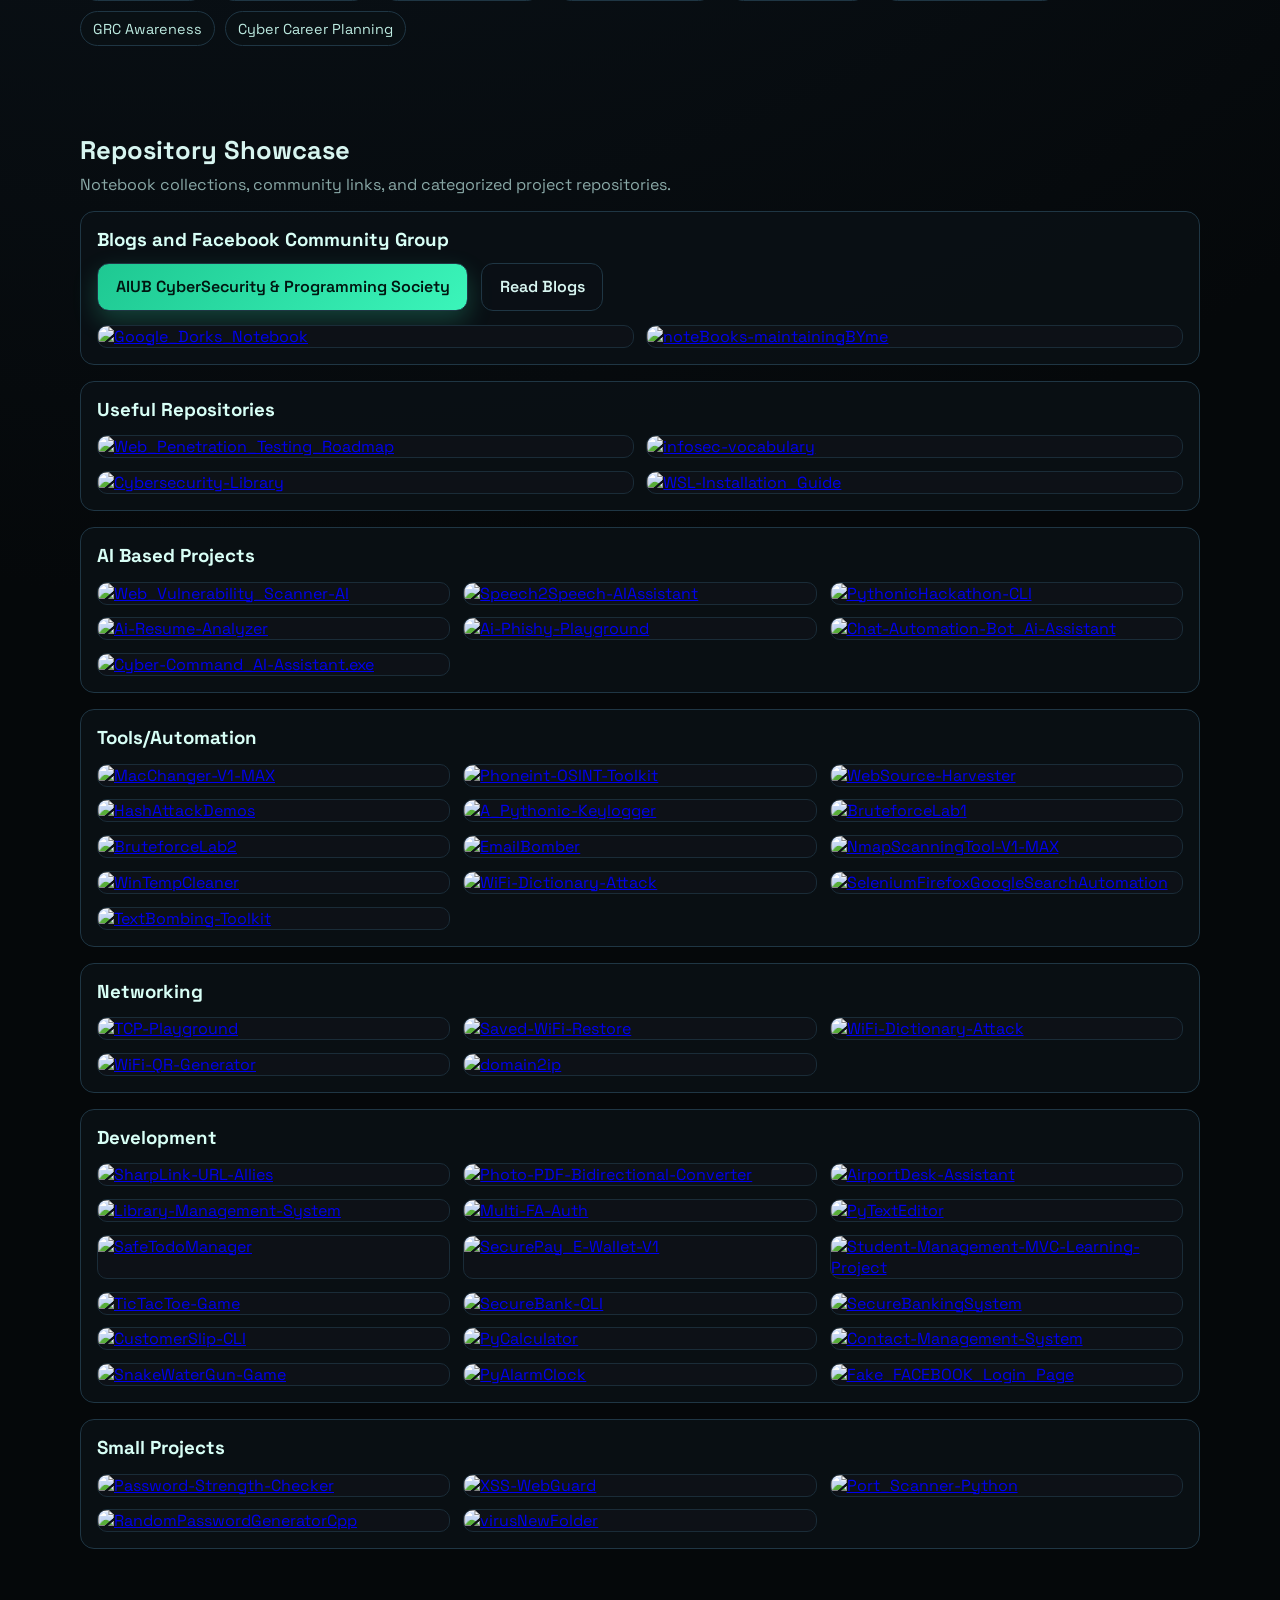
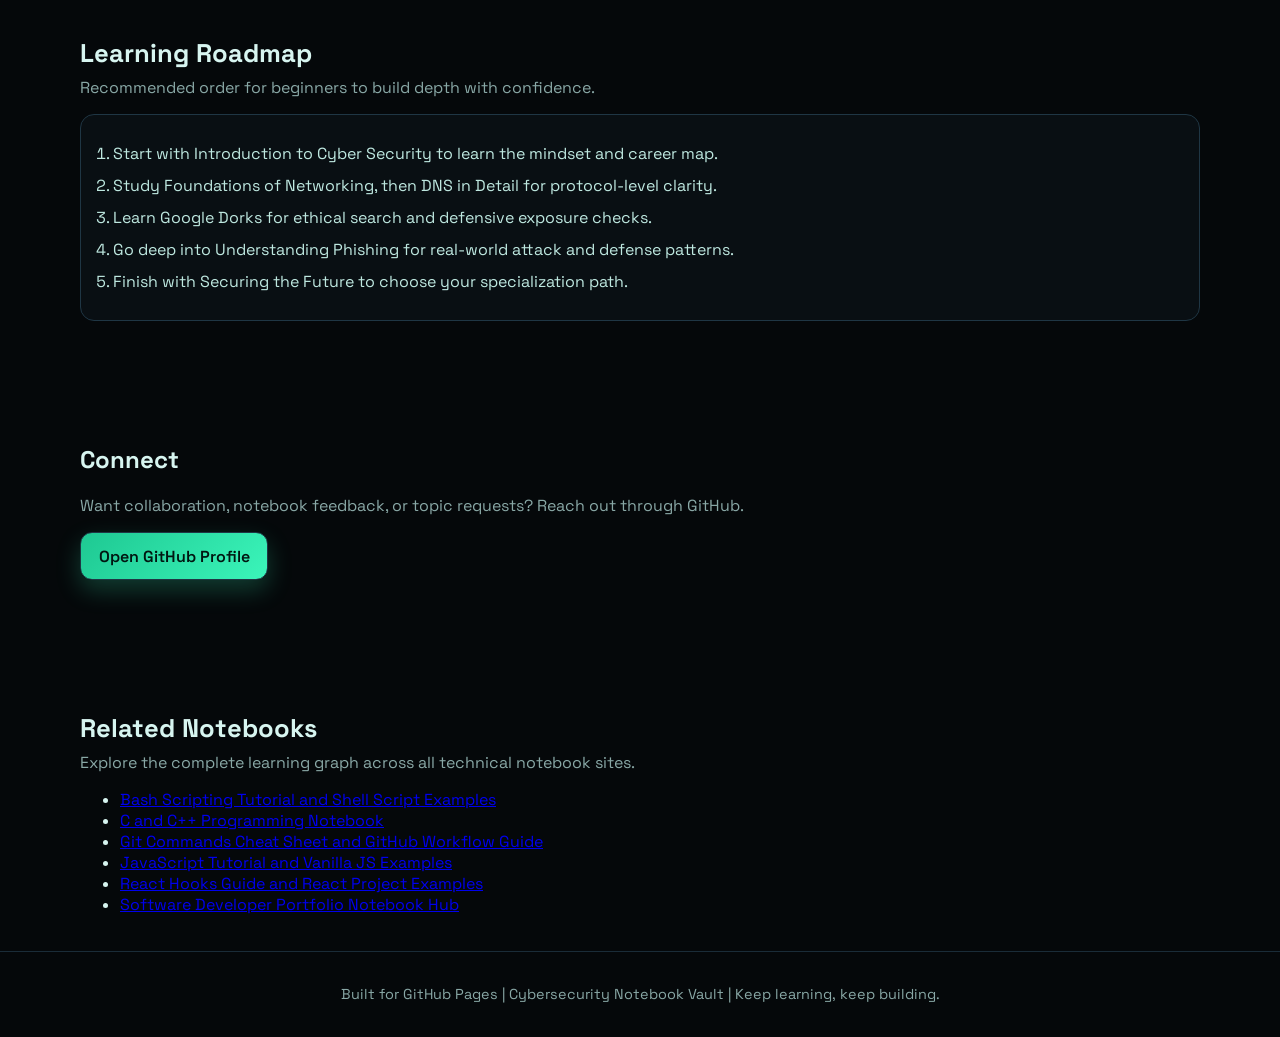
==== commit d0554433: "Enhance SEO and add related notebooks section - Updated meta tags in index.html for improved SEO, in" ====
--- a/index.html
+++ b/index.html
@@ -5,9 +5,41 @@
     <meta charset="UTF-8">
     <meta name="viewport" content="width=device-width, initial-scale=1.0">
     <meta name="description"
-        content="Cybersecurity notebooks and projects by Sagar Biswas: networking, DNS, phishing, Google dorks, blue-team and red-team learning paths.">
+        content="Cybersecurity notebooks and projects by Sagar Biswas covering networking, DNS, phishing, Google dorks, and blue-team and red-team learning paths for learners.">
+    <meta name="author" content="Sagar Biswas">
+    <meta name="robots" content="index, follow">
     <meta name="theme-color" content="#05080a">
     <title>Cybersecurity Notebook Vault | Sagar Biswas</title>
+    <meta property="og:title" content="Cybersecurity Notebook Vault | Sagar Biswas">
+    <meta property="og:description"
+        content="Explore cybersecurity notebooks on networking, DNS, phishing, OSINT, and practical defensive and offensive learning tracks.">
+    <meta property="og:type" content="website">
+    <meta property="og:url" content="https://sagarbiswas-multihat.github.io/Cybersecurity-Notebooks/">
+    <meta property="og:image" content="https://sagarbiswas-multihat.github.io/assets/og-preview.svg">
+    <meta property="og:image:alt" content="Cybersecurity Notebook Vault by Sagar Biswas">
+    <meta name="twitter:card" content="summary_large_image">
+    <meta name="twitter:title" content="Cybersecurity Notebook Vault | Sagar Biswas">
+    <meta name="twitter:description"
+        content="A practical cybersecurity notebook collection with guided learning paths and direct PDF access.">
+    <meta name="twitter:image" content="https://sagarbiswas-multihat.github.io/assets/og-preview.svg">
+    <link rel="canonical" href="https://sagarbiswas-multihat.github.io/Cybersecurity-Notebooks/">
+    <link rel="alternate" type="application/atom+xml" title="Cybersecurity Notebook Vault — Sagar Biswas"
+        href="https://sagarbiswas-multihat.github.io/Cybersecurity-Notebooks/feed.xml">
+
+    <script type="application/ld+json">
+            {
+                "@context": "https://schema.org",
+                "@type": "CollectionPage",
+                "name": "Cybersecurity Notebook Vault",
+                "url": "https://sagarbiswas-multihat.github.io/Cybersecurity-Notebooks/",
+                "description": "Cybersecurity notebooks and projects covering networking, DNS, phishing, OSINT, and SOC fundamentals.",
+                "author": {
+                    "@type": "Person",
+                    "name": "Sagar Biswas",
+                    "url": "https://sagarbiswas-multihat.github.io/"
+                }
+            }
+        </script>
     <link rel="preconnect" href="https://fonts.googleapis.com">
     <link rel="preconnect" href="https://fonts.gstatic.com" crossorigin>
     <link
@@ -375,6 +407,29 @@
             <p>Want collaboration, notebook feedback, or topic requests? Reach out through GitHub.</p>
             <a class="btn btn-primary" href="https://github.com/SagarBiswas-MultiHAT">Open GitHub Profile</a>
         </section>
+
+        <section class="container section">
+            <div class="section-head">
+                <h2>Related Notebooks</h2>
+                <p>Explore the complete learning graph across all technical notebook sites.</p>
+            </div>
+            <nav aria-label="Related Notebooks">
+                <ul class="project-list">
+                    <li><a href="https://sagarbiswas-multihat.github.io/BashScript-Notebooks/">Bash Scripting Tutorial
+                            and Shell Script Examples</a></li>
+                    <li><a href="https://sagarbiswas-multihat.github.io/C_Cpp-Notebooks/">C and C++ Programming
+                            Notebook</a></li>
+                    <li><a href="https://sagarbiswas-multihat.github.io/GIT_and_GitHub-Notebooks/">Git Commands Cheat
+                            Sheet and GitHub Workflow Guide</a></li>
+                    <li><a href="https://sagarbiswas-multihat.github.io/JavaScript-Notebooks/">JavaScript Tutorial and
+                            Vanilla JS Examples</a></li>
+                    <li><a href="https://sagarbiswas-multihat.github.io/React-Notebooks/">React Hooks Guide and React
+                            Project Examples</a></li>
+                    <li><a href="https://sagarbiswas-multihat.github.io/notebooks/">Software Developer Portfolio
+                            Notebook Hub</a></li>
+                </ul>
+            </nav>
+        </section>
     </main>
 
     <footer class="site-footer">
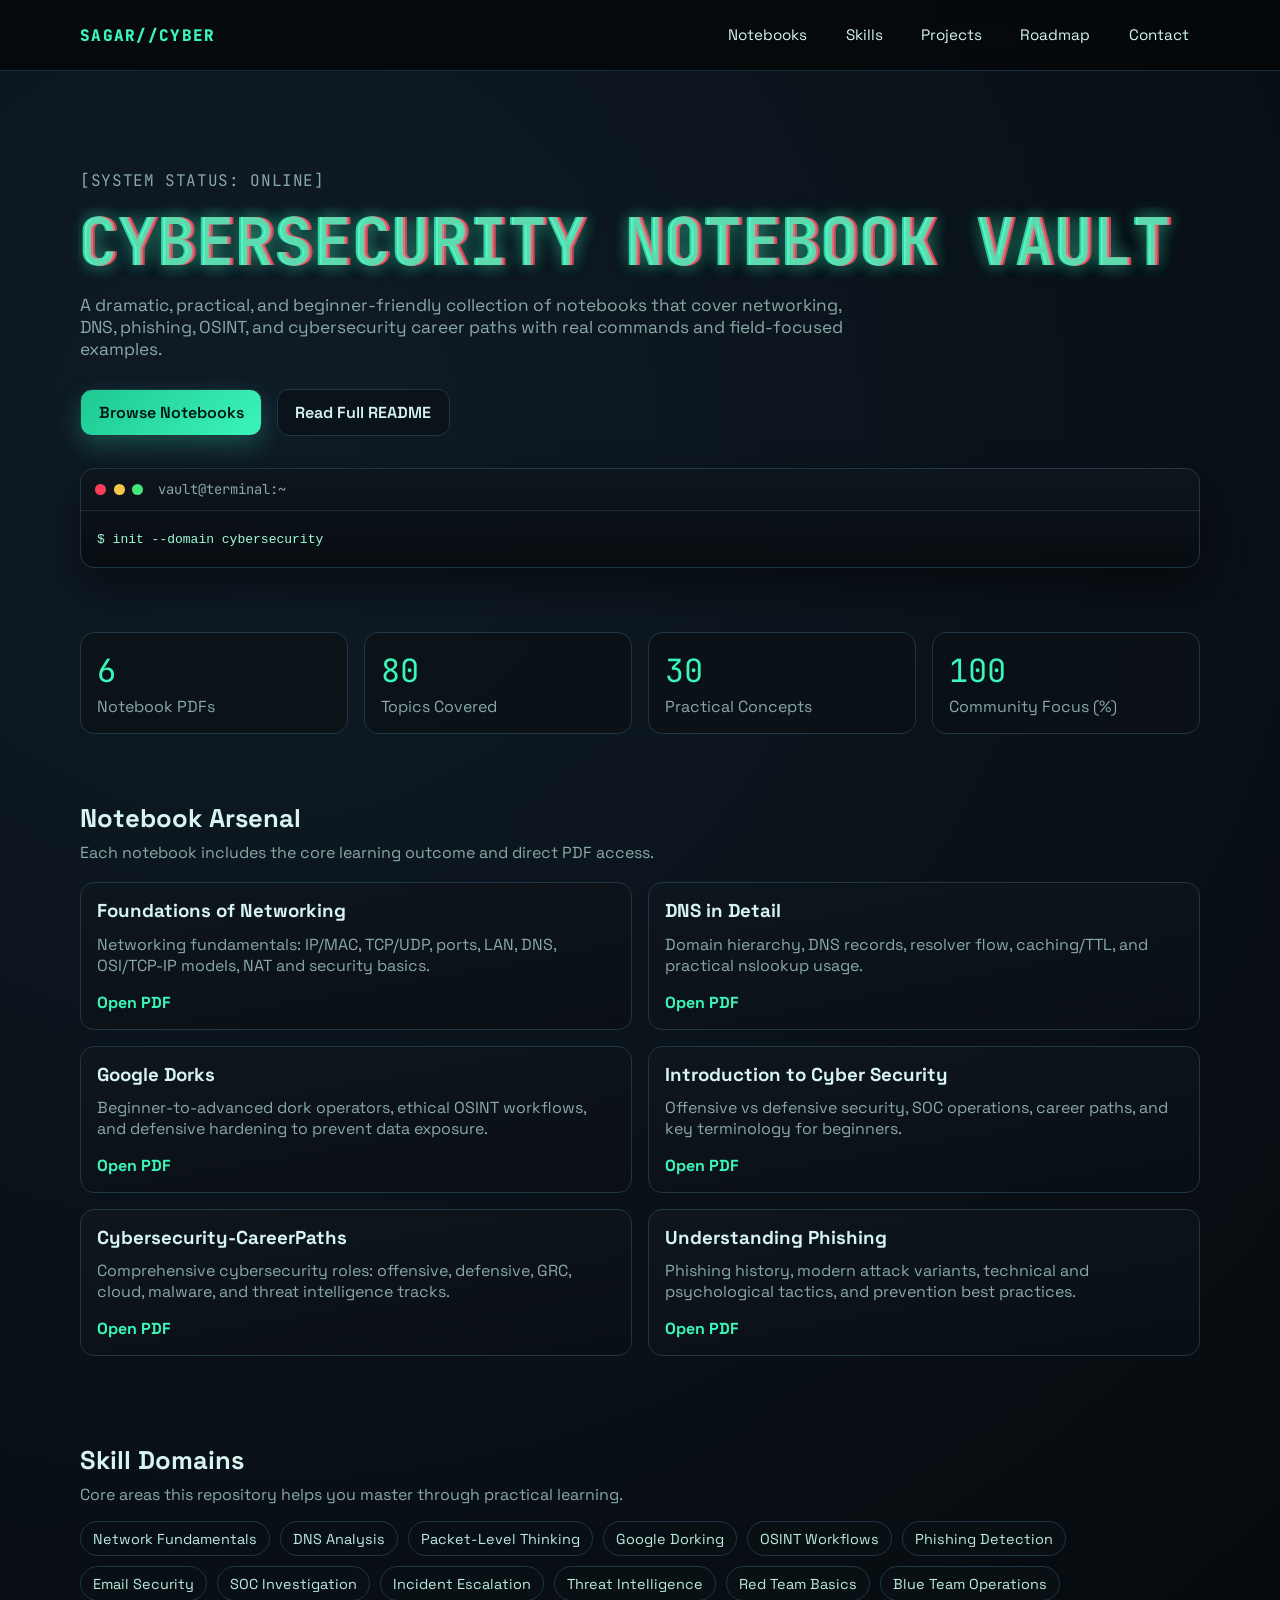
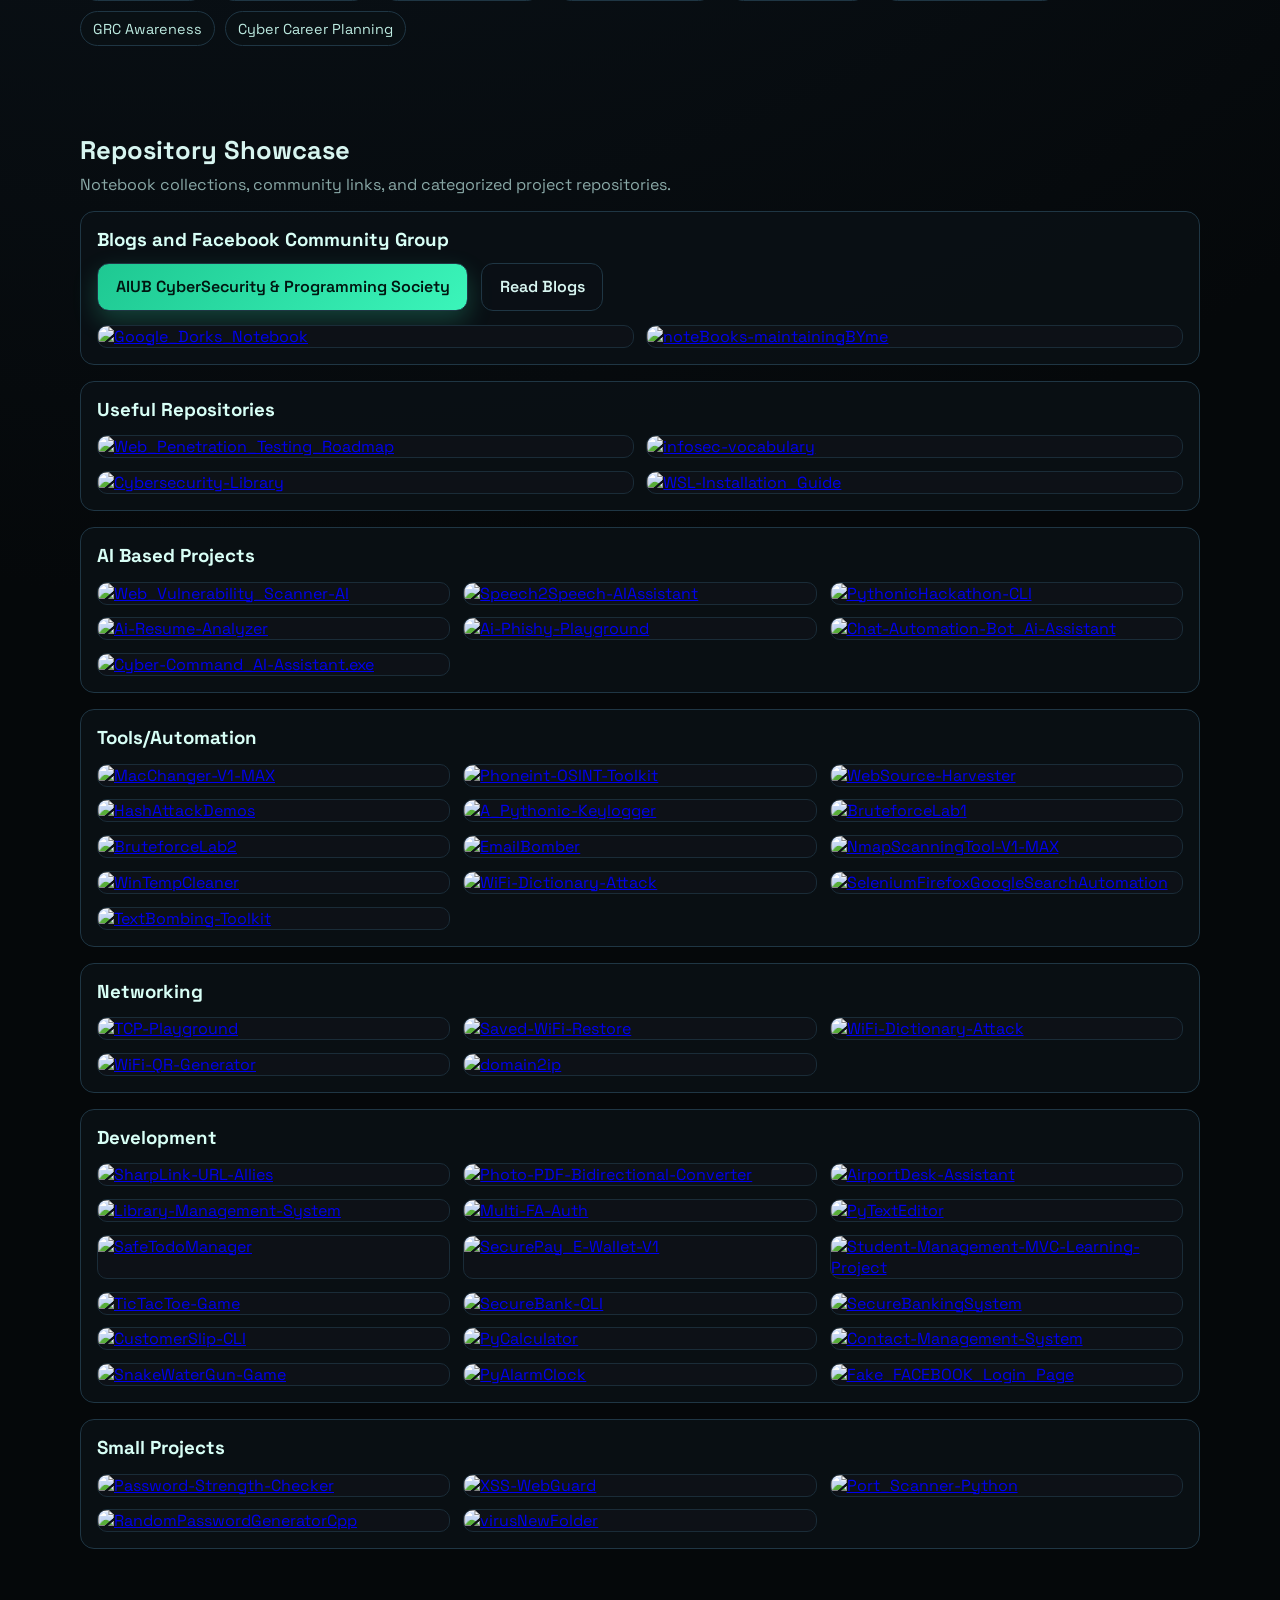
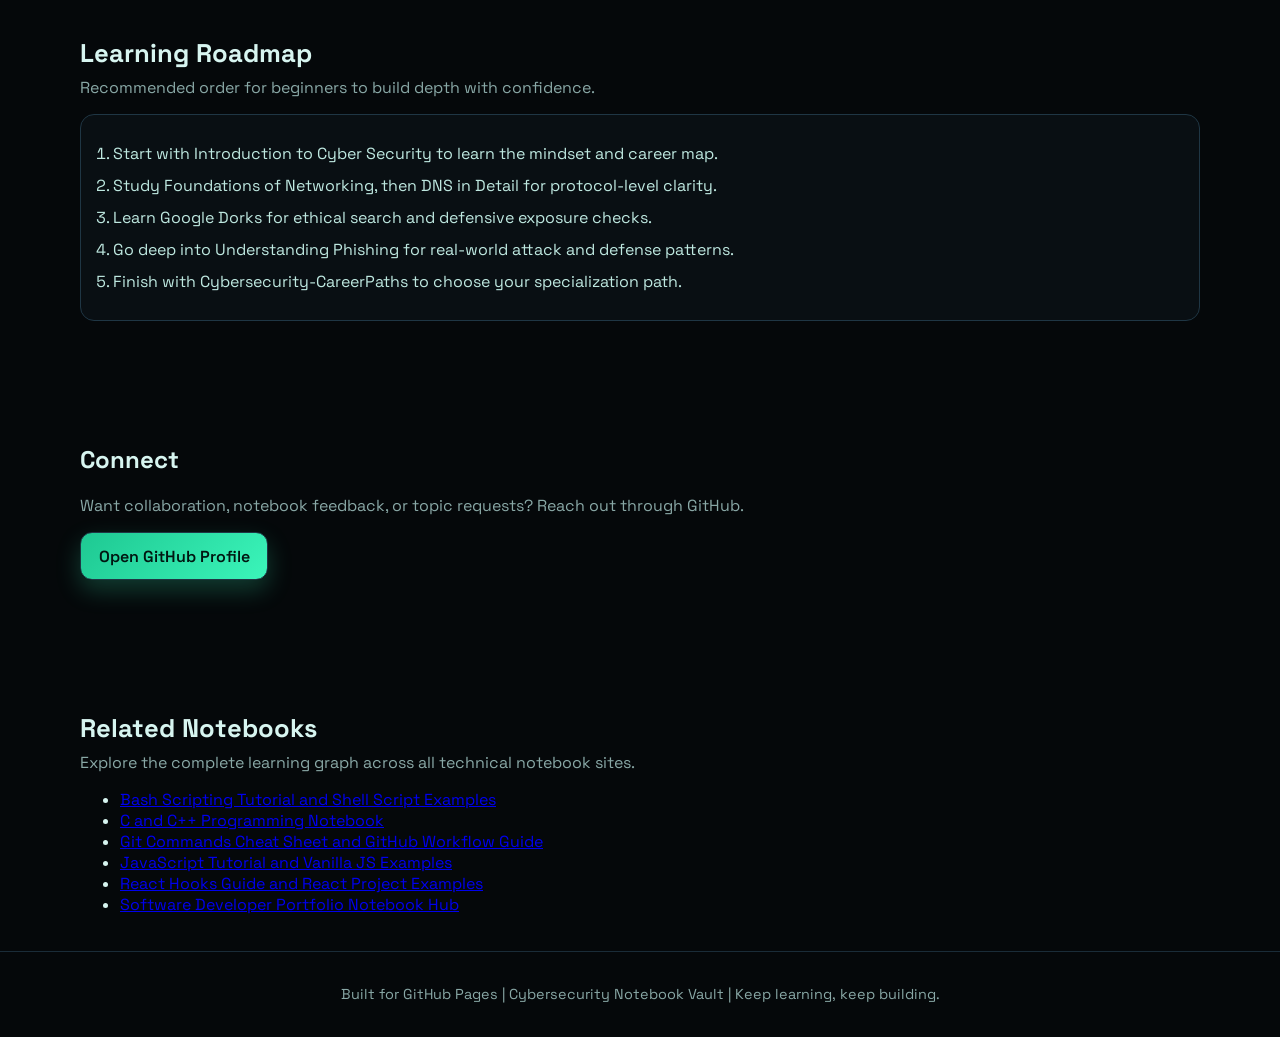
==== commit ecafc2f9: "fix: Update section titles for clarity in cybersecurity career paths" ====
--- a/index.html
+++ b/index.html
@@ -136,7 +136,7 @@
                     <a href="Short_Introduction_to_Cyber Security.pdf">Open PDF</a>
                 </article>
                 <article class="vault-card">
-                    <h3>Securing the Future</h3>
+                    <h3>Cybersecurity-CareerPaths</h3>
                     <p>Comprehensive cybersecurity roles: offensive, defensive, GRC, cloud, malware, and threat
                         intelligence tracks.</p>
                     <a href="Cybersecurity-CareerPaths.pdf">Open PDF</a>
@@ -398,7 +398,7 @@
                 <li>Study Foundations of Networking, then DNS in Detail for protocol-level clarity.</li>
                 <li>Learn Google Dorks for ethical search and defensive exposure checks.</li>
                 <li>Go deep into Understanding Phishing for real-world attack and defense patterns.</li>
-                <li>Finish with Securing the Future to choose your specialization path.</li>
+                <li>Finish with Cybersecurity-CareerPaths to choose your specialization path.</li>
             </ol>
         </section>
 
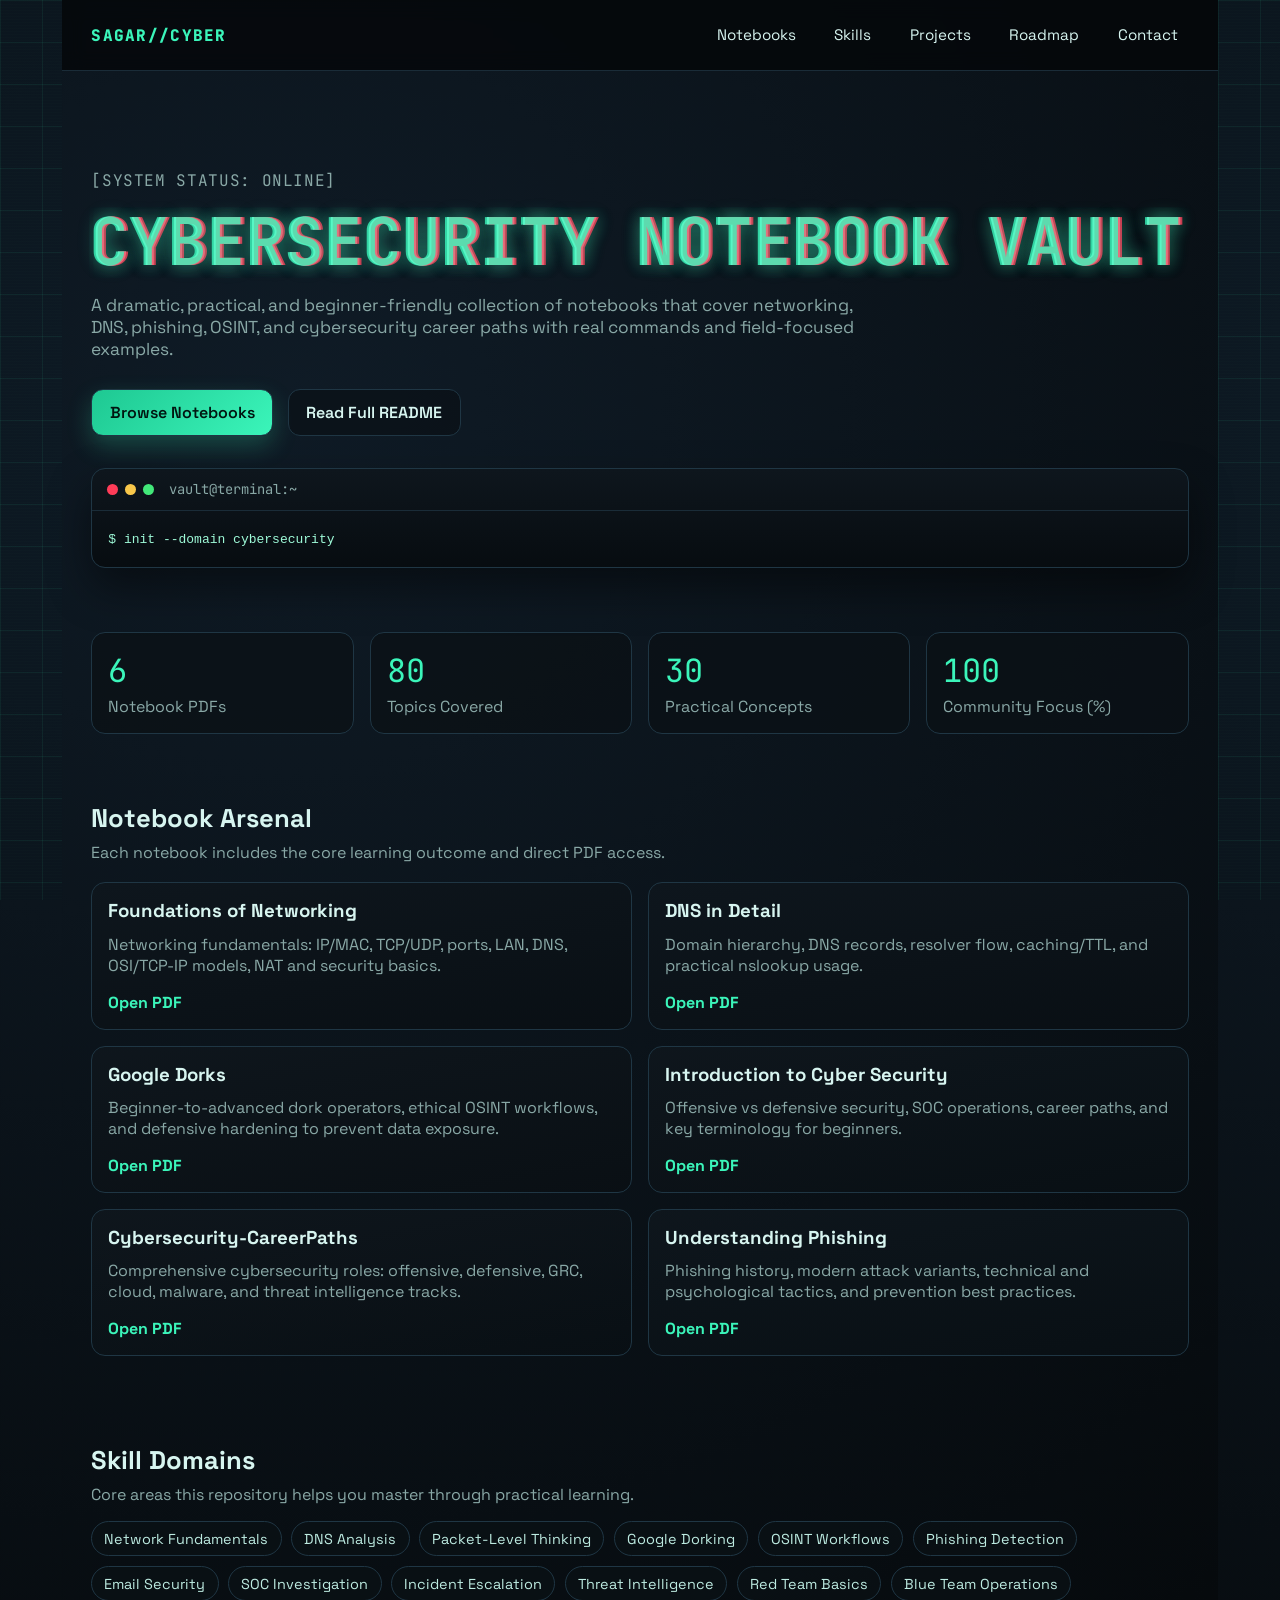
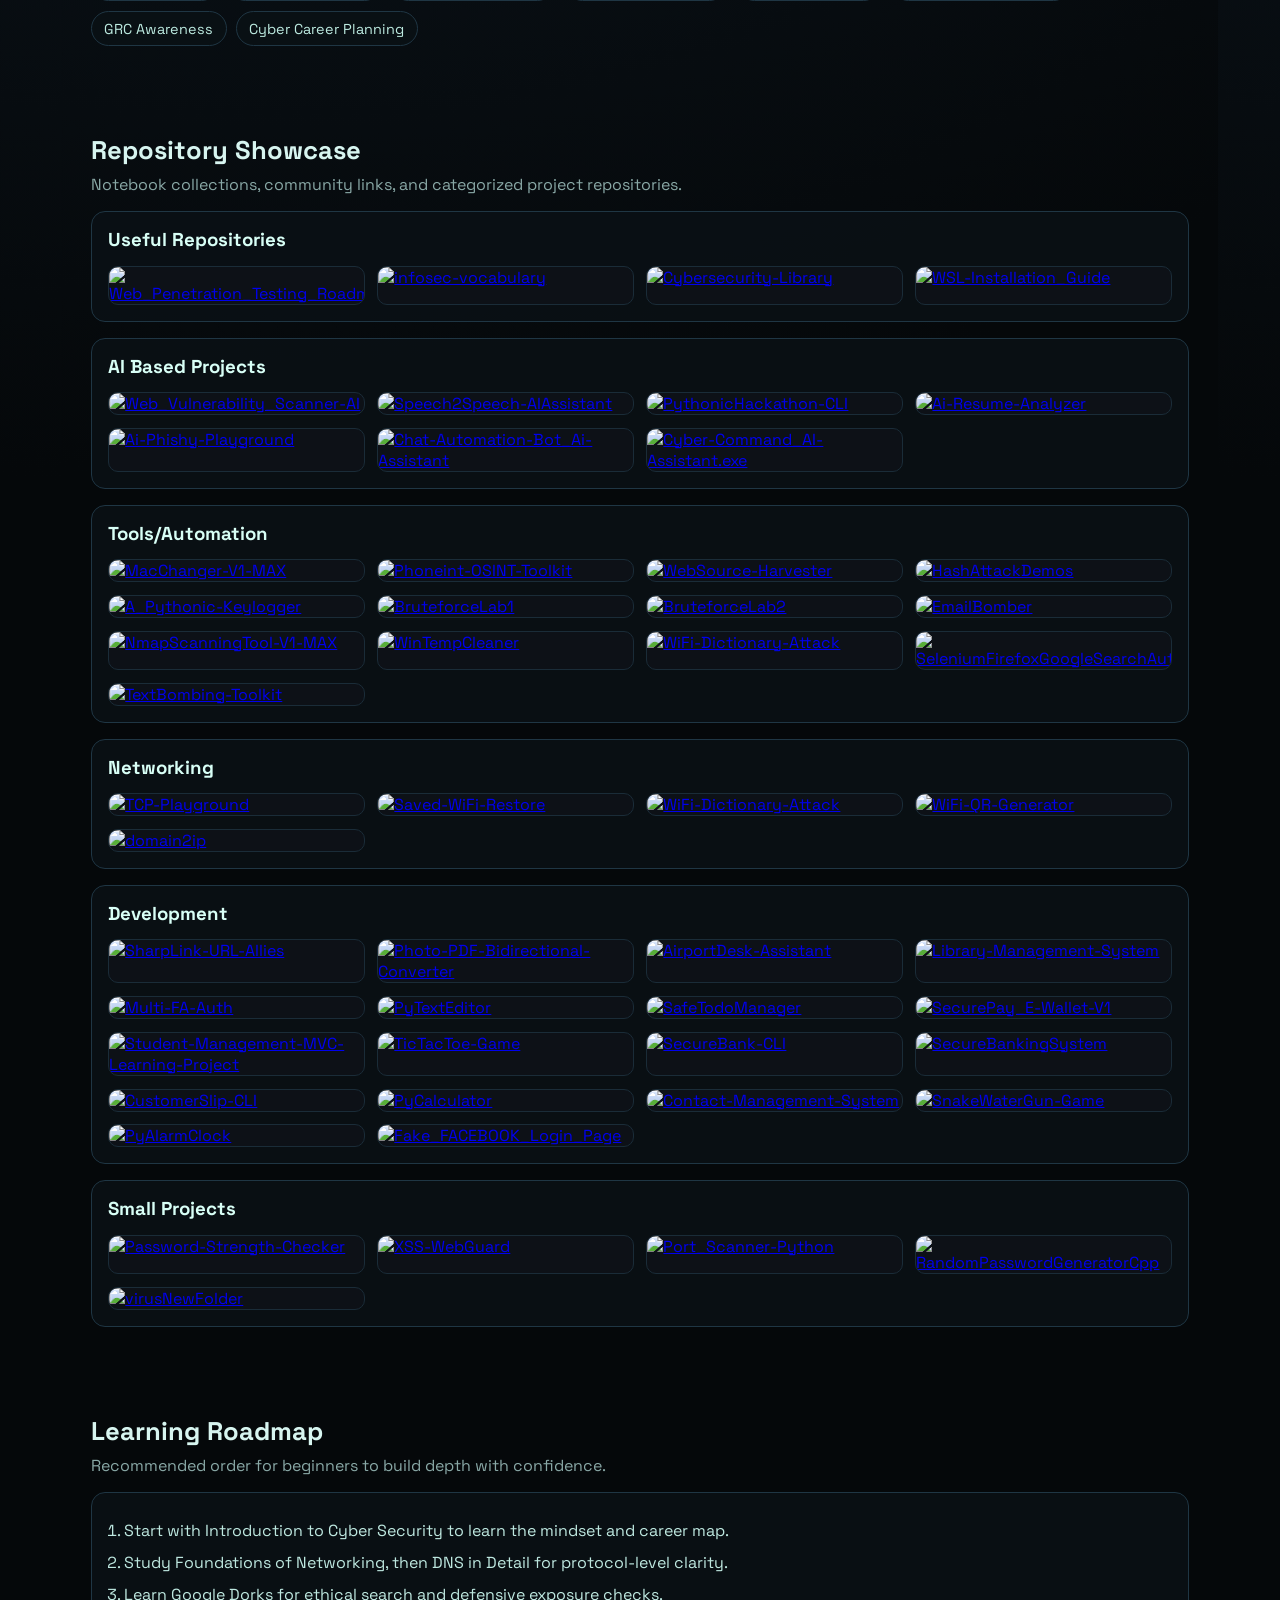
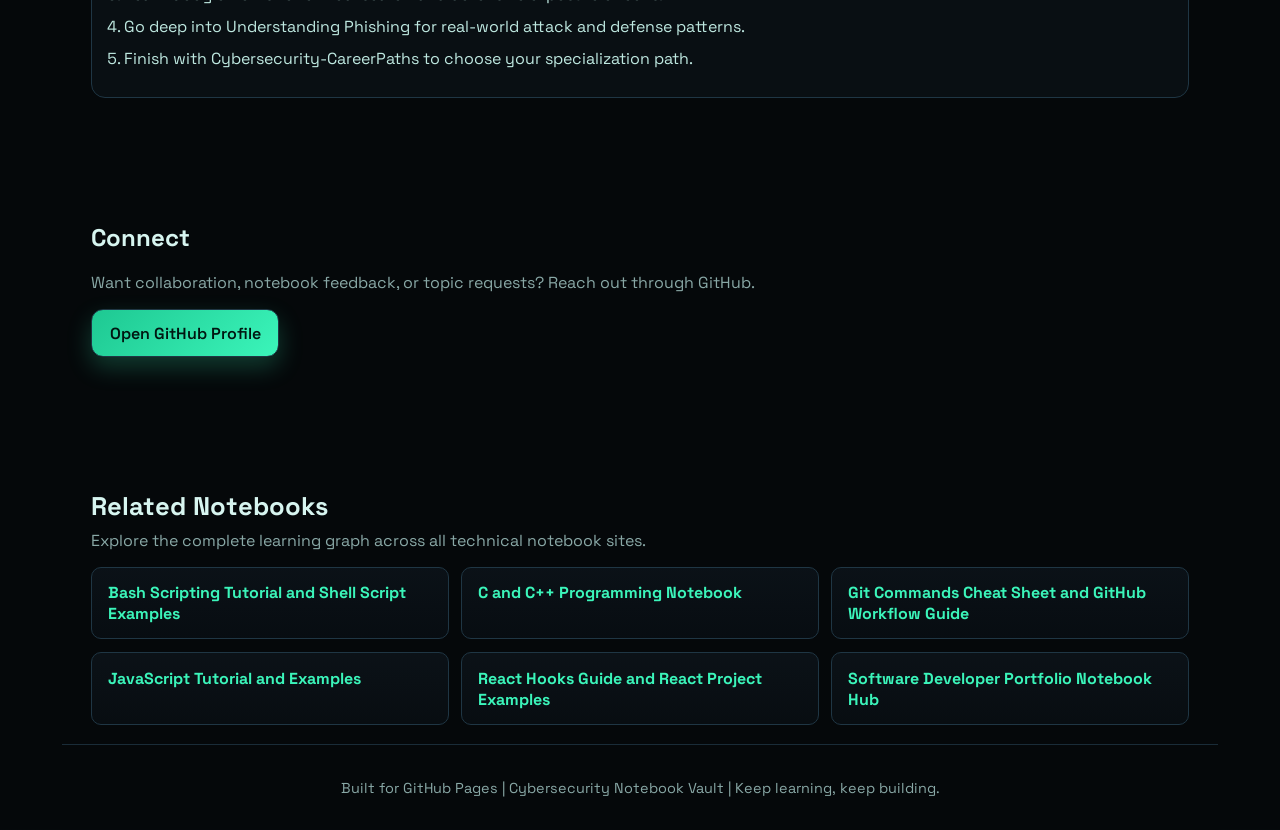
==== commit 6a5ba417: "style: Update CSS for improved layout and responsiveness; refactor HTML for cleaner structure" ====
--- a/index.html
+++ b/index.html
@@ -179,25 +179,8 @@
                 <p>Notebook collections, community links, and categorized project repositories.</p>
             </div>
             <div class="repo-group">
-                <h3>Blogs and Facebook Community Group</h3>
-                <div class="project-actions">
-                    <a class="btn btn-primary"
-                        href="https://www.facebook.com/groups/aiubcybersecurityandprogrammingsociety">AIUB CyberSecurity
-                        & Programming Society</a>
-                    <a class="btn btn-ghost" href="https://sagarbiswas-multihat.github.io/blogs/">Read Blogs</a>
-                </div>
-                <div class="repo-grid repo-grid-wide">
-                    <a href="https://github.com/SagarBiswas-MultiHAT/Google_Dorks_Notebook"><img
-                            src="https://denvercoder1-github-readme-stats.vercel.app/api/pin/?username=SagarBiswas-MultiHAT&repo=Google_Dorks_Notebook&theme=github_dark&border_color=02D892&bg_color=0D1117&title_color=58A6FF&icon_color=1F6FEB&show_icons=false"
-                            alt="Google_Dorks_Notebook"></a>
-                    <a href="https://github.com/SagarBiswas-MultiHAT/noteBooks-maintainingBYme"><img
-                            src="https://denvercoder1-github-readme-stats.vercel.app/api/pin/?username=SagarBiswas-MultiHAT&repo=noteBooks-maintainingBYme&theme=github_dark&border_color=02D892&bg_color=0D1117&title_color=58A6FF&icon_color=1F6FEB&show_icons=false"
-                            alt="noteBooks-maintainingBYme"></a>
-                </div>
-            </div>
-            <div class="repo-group">
                 <h3>Useful Repositories</h3>
-                <div class="repo-grid repo-grid-wide">
+                <div class="repo-grid">
                     <a href="https://github.com/SagarBiswas-MultiHAT/Web_Penetration_Testing_Roadmap"><img
                             src="https://denvercoder1-github-readme-stats.vercel.app/api/pin/?username=SagarBiswas-MultiHAT&repo=Web_Penetration_Testing_Roadmap&theme=github_dark&border_color=02D892&bg_color=0D1117&title_color=58A6FF&icon_color=1F6FEB&show_icons=false"
                             alt="Web_Penetration_Testing_Roadmap"></a>
@@ -422,7 +405,7 @@
                     <li><a href="https://sagarbiswas-multihat.github.io/GIT_and_GitHub-Notebooks/">Git Commands Cheat
                             Sheet and GitHub Workflow Guide</a></li>
                     <li><a href="https://sagarbiswas-multihat.github.io/JavaScript-Notebooks/">JavaScript Tutorial and
-                            Vanilla JS Examples</a></li>
+                            Examples</a></li>
                     <li><a href="https://sagarbiswas-multihat.github.io/React-Notebooks/">React Hooks Guide and React
                             Project Examples</a></li>
                     <li><a href="https://sagarbiswas-multihat.github.io/notebooks/">Software Developer Portfolio
--- a/assets/css/style.css
+++ b/assets/css/style.css
@@ -20,13 +20,15 @@
 
 html,
 body {
-    margin: 0;
+    /* center */
+    margin: 0 auto;
     padding: 0;
     background: radial-gradient(circle at 20% 10%, #0f1b26 0%, var(--bg) 45%), var(--bg);
     color: var(--text);
     font-family: "Space Grotesk", sans-serif;
     min-height: 100%;
     scroll-behavior: smooth;
+    width: 95%;
 }
 
 body {
@@ -69,8 +71,8 @@
 }
 
 .container {
-    width: min(1120px, 92vw);
     margin: 0 auto;
+    width: 95%;
 }
 
 .site-header {
@@ -365,6 +367,47 @@
     color: var(--muted);
 }
 
+/* Related Notebooks list styling */
+.project-list {
+    list-style: none;
+    margin: 1rem 0 0;
+    padding: 0;
+    display: grid;
+    grid-template-columns: repeat(3, minmax(0, 1fr));
+    gap: 0.8rem;
+}
+
+.project-list li {
+    background: linear-gradient(180deg, rgba(14, 22, 29, 0.7), rgba(9, 15, 20, 0.72));
+    border: 1px solid var(--line);
+    border-radius: 10px;
+    padding: 0.9rem 1rem;
+}
+
+.project-list a {
+    color: var(--accent);
+    text-decoration: none;
+    font-weight: 700;
+    display: inline-block;
+}
+
+.project-list a:hover {
+    color: #eafff1;
+    transform: translateY(-3px);
+}
+
+@media (max-width: 960px) {
+    .project-list {
+        grid-template-columns: repeat(2, minmax(0, 1fr));
+    }
+}
+
+@media (max-width: 520px) {
+    .project-list {
+        grid-template-columns: 1fr;
+    }
+}
+
 .repo-group {
     border: 1px solid var(--line);
     background: rgba(10, 17, 22, 0.8);
@@ -380,13 +423,9 @@
 
 .repo-grid {
     display: grid;
-    grid-template-columns: repeat(3, minmax(0, 1fr));
+    grid-template-columns: repeat(4, minmax(0, 1fr));
     gap: 0.8rem;
     margin-top: 0.9rem;
-}
-
-.repo-grid-wide {
-    grid-template-columns: repeat(2, minmax(0, 1fr));
 }
 
 .repo-grid a {
@@ -512,10 +551,6 @@
 
     .repo-grid {
         grid-template-columns: repeat(2, minmax(0, 1fr));
-    }
-
-    .repo-grid-wide {
-        grid-template-columns: 1fr;
     }
 }
 
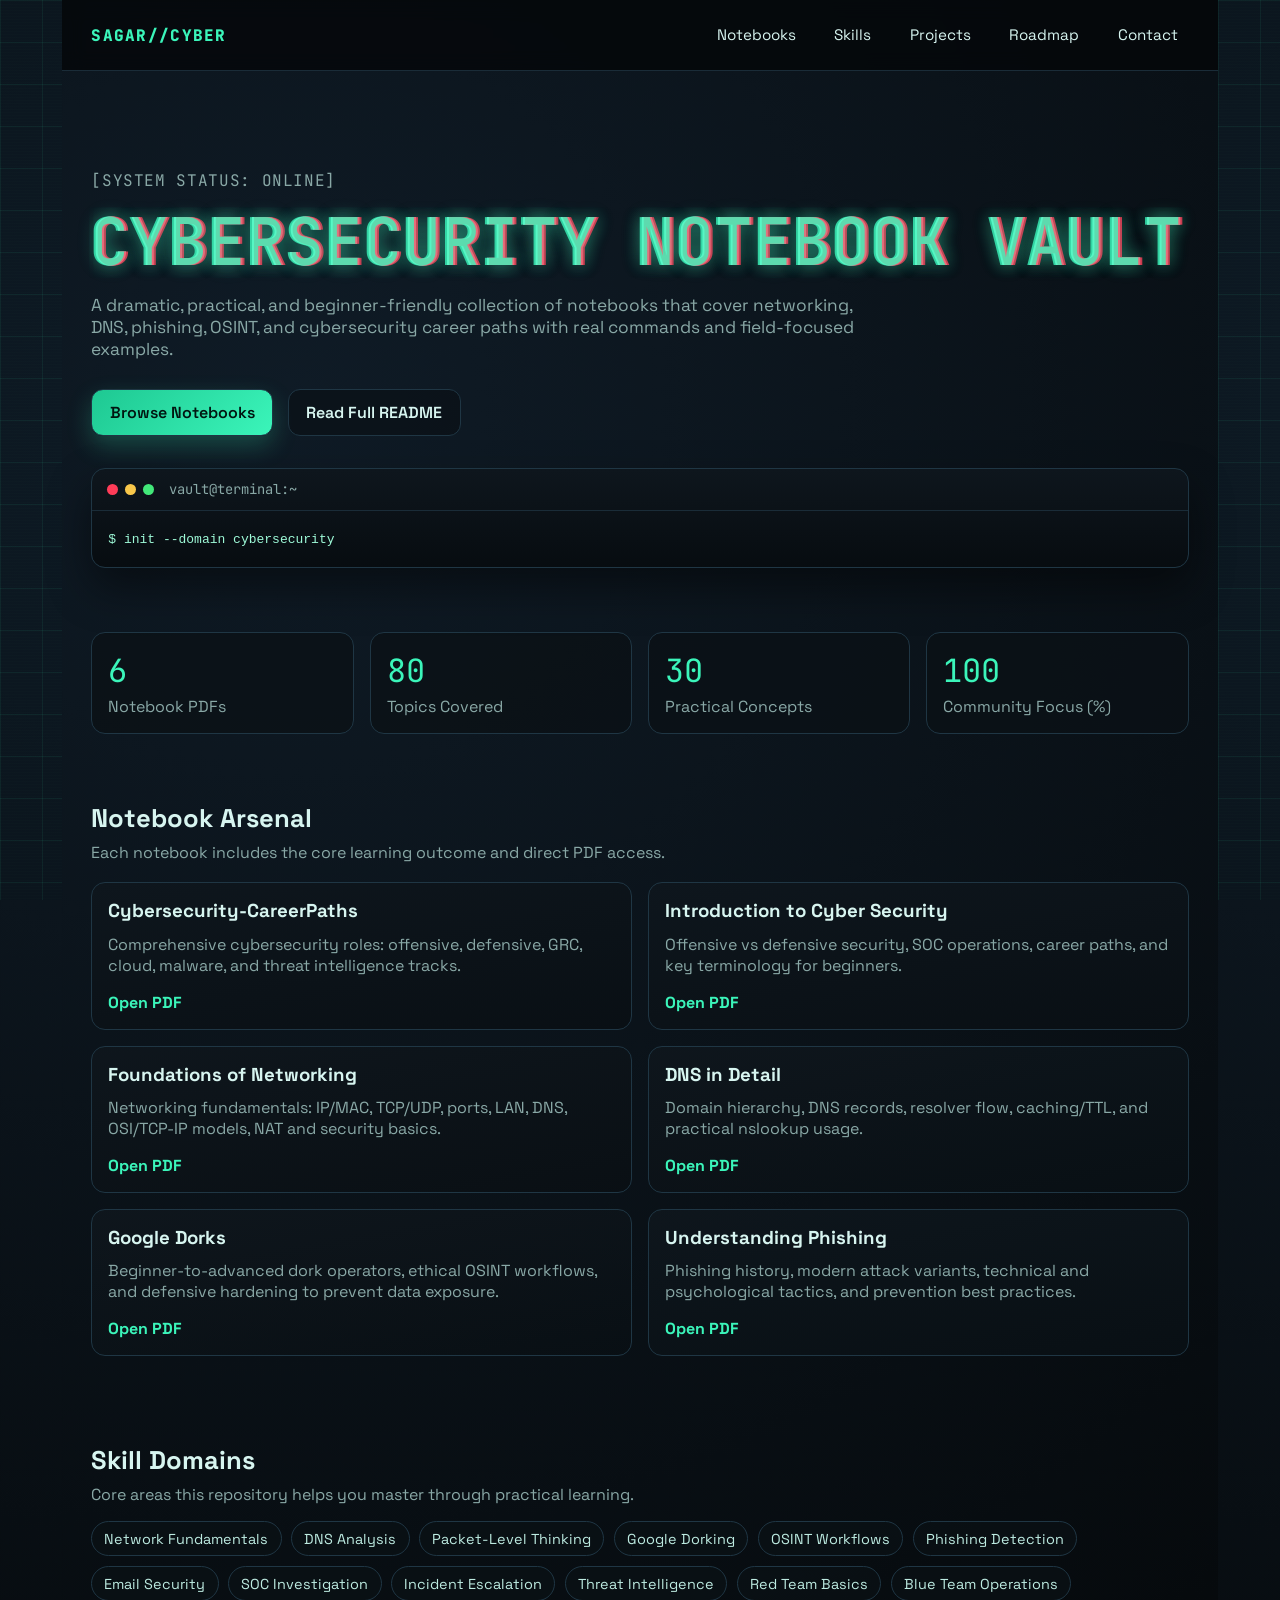
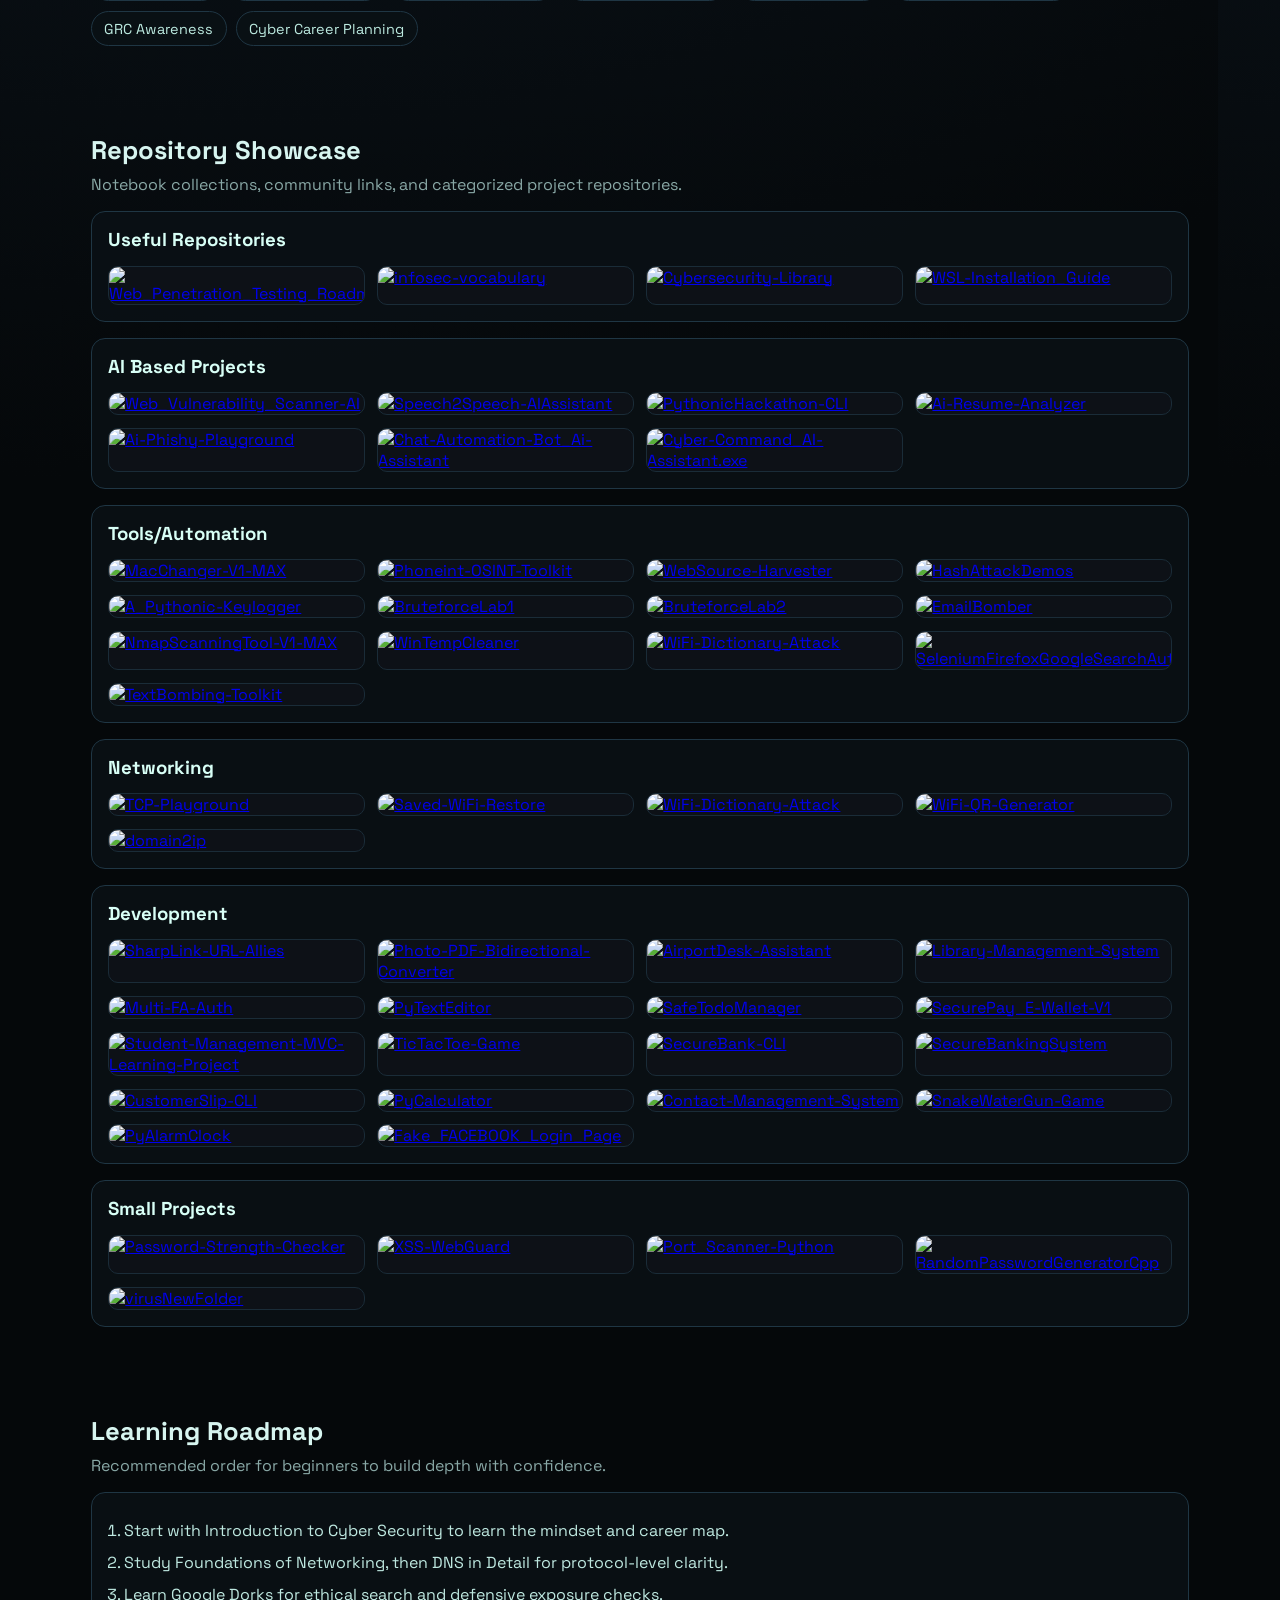
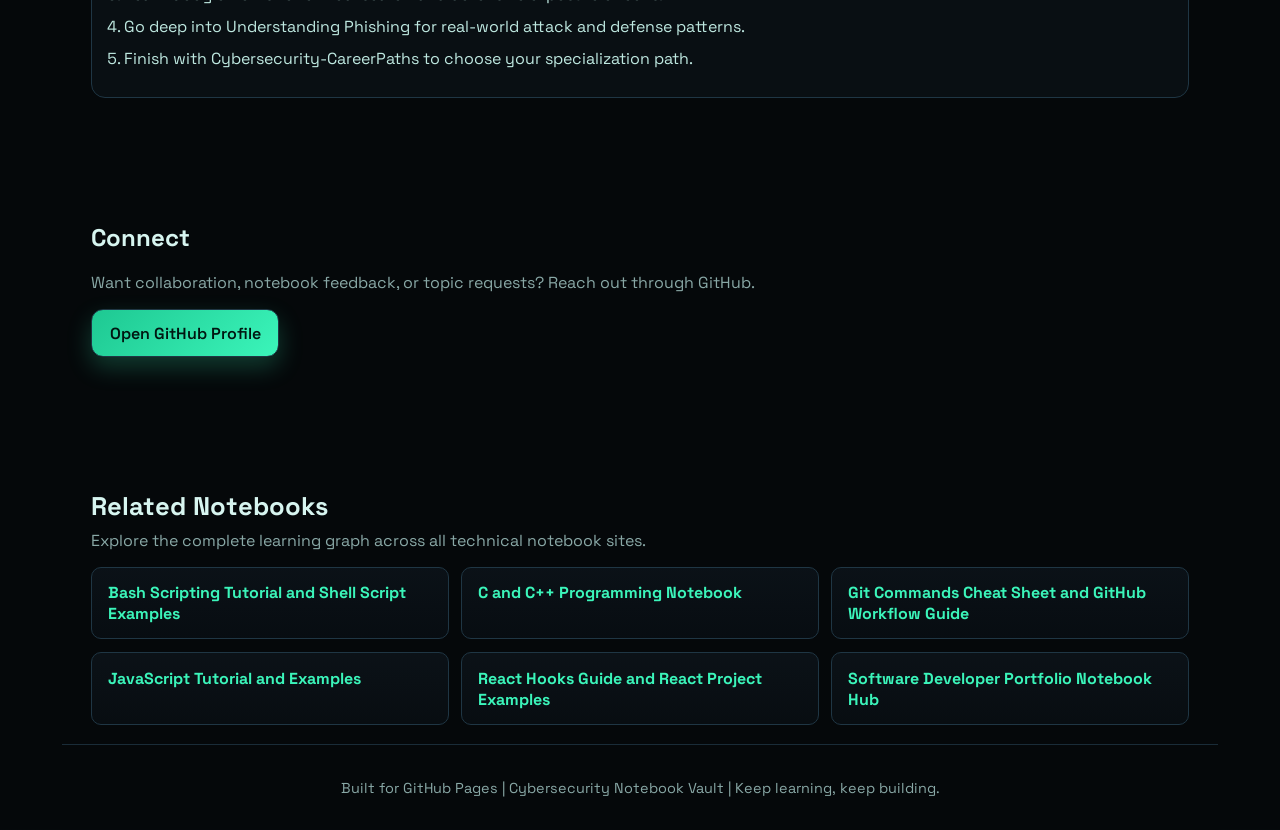
==== commit aa933458: "fix: Update 404 page for improved user experience and add redirect functionality; enhance index.html" ====
--- a/index.html
+++ b/index.html
@@ -113,6 +113,18 @@
             </div>
             <div class="card-grid">
                 <article class="vault-card">
+                    <h3>Cybersecurity-CareerPaths</h3>
+                    <p>Comprehensive cybersecurity roles: offensive, defensive, GRC, cloud, malware, and threat
+                        intelligence tracks.</p>
+                    <a href="Cybersecurity-CareerPaths.pdf">Open PDF</a>
+                </article>
+                <article class="vault-card">
+                    <h3>Introduction to Cyber Security</h3>
+                    <p>Offensive vs defensive security, SOC operations, career paths, and key terminology for beginners.
+                    </p>
+                    <a href="Short_Introduction_to_Cyber Security.pdf">Open PDF</a>
+                </article>
+                <article class="vault-card">
                     <h3>Foundations of Networking</h3>
                     <p>Networking fundamentals: IP/MAC, TCP/UDP, ports, LAN, DNS, OSI/TCP-IP models, NAT and security
                         basics.</p>
@@ -128,18 +140,6 @@
                     <p>Beginner-to-advanced dork operators, ethical OSINT workflows, and defensive hardening to prevent
                         data exposure.</p>
                     <a href="Google Dorks.pdf">Open PDF</a>
-                </article>
-                <article class="vault-card">
-                    <h3>Introduction to Cyber Security</h3>
-                    <p>Offensive vs defensive security, SOC operations, career paths, and key terminology for beginners.
-                    </p>
-                    <a href="Short_Introduction_to_Cyber Security.pdf">Open PDF</a>
-                </article>
-                <article class="vault-card">
-                    <h3>Cybersecurity-CareerPaths</h3>
-                    <p>Comprehensive cybersecurity roles: offensive, defensive, GRC, cloud, malware, and threat
-                        intelligence tracks.</p>
-                    <a href="Cybersecurity-CareerPaths.pdf">Open PDF</a>
                 </article>
                 <article class="vault-card">
                     <h3>Understanding Phishing</h3>
